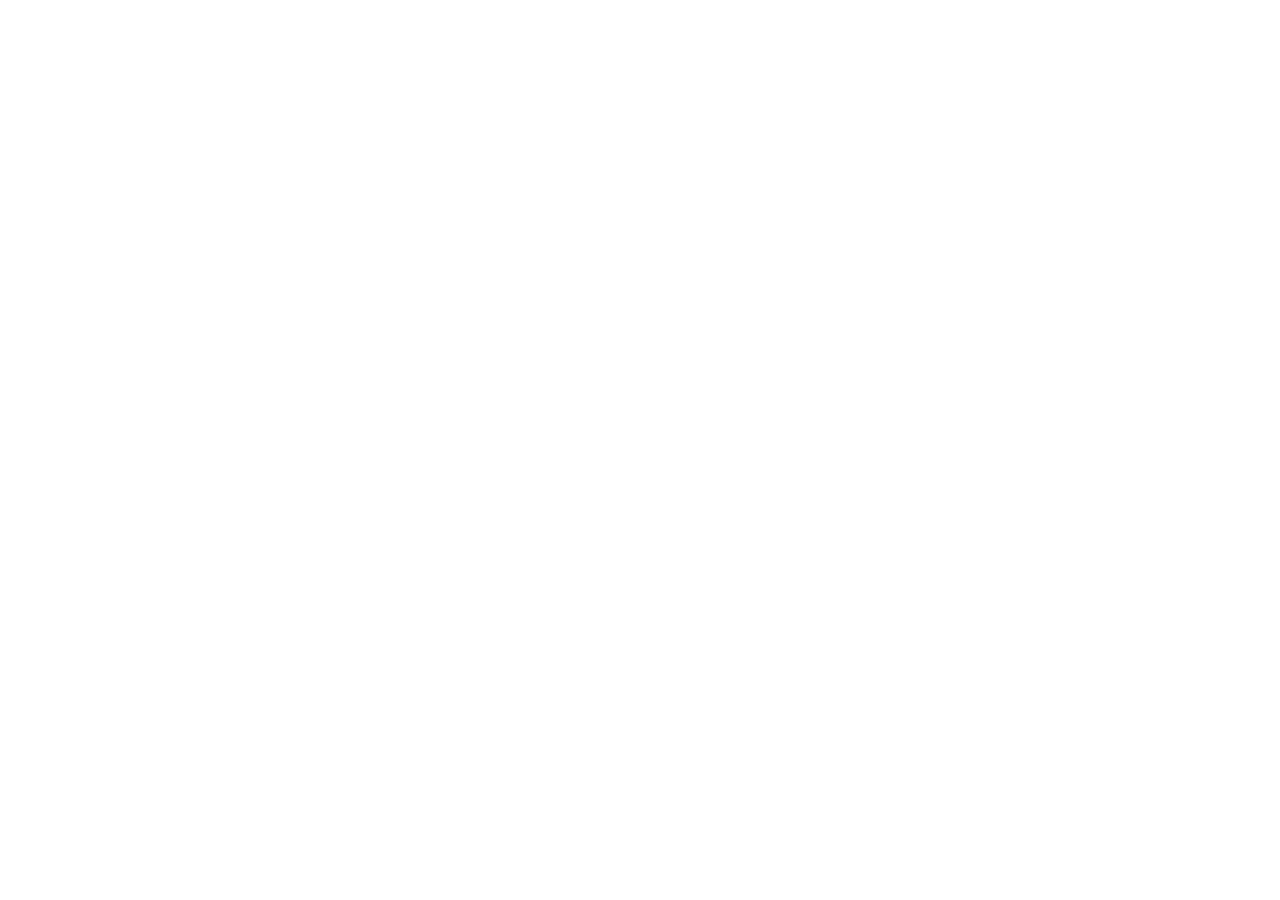
==== index.html @ 66c9b7d4 "Init : création du dépôt, arborescence des fichiers et structure HTML DE BASE" ====
<!DOCTYPE html>
<html lang="fr">
<head>
 <meta charset="UTF-8">
 <meta name="viewport" content="width=device-width, initial-scale=1.0">
 <title>AfriTalent — Accueil</title>
 <!-- Bootstrap 5 via CDN : feuille de style -->
 <link
href="https://cdn.jsdelivr.net/npm/bootstrap@5.3.0/dist/css/bootstrap.min.css"
rel="stylesheet">
 <!-- Votre feuille de style personnelle -->
 <link rel="stylesheet" href="css/style.css">
</head>
<body>
 <!-- Le contenu de la page sera ajoute ici -->
 <!-- Bootstrap 5 via CDN : script JavaScript -->
 <script
src="https://cdn.jsdelivr.net/npm/bootstrap@5.3.0/dist/js/bootstrap.bundle.min.js"
></script>
 <!-- Votre script JavaScript -->
 <script src="js/main.js"></script>
 </body>
</html>
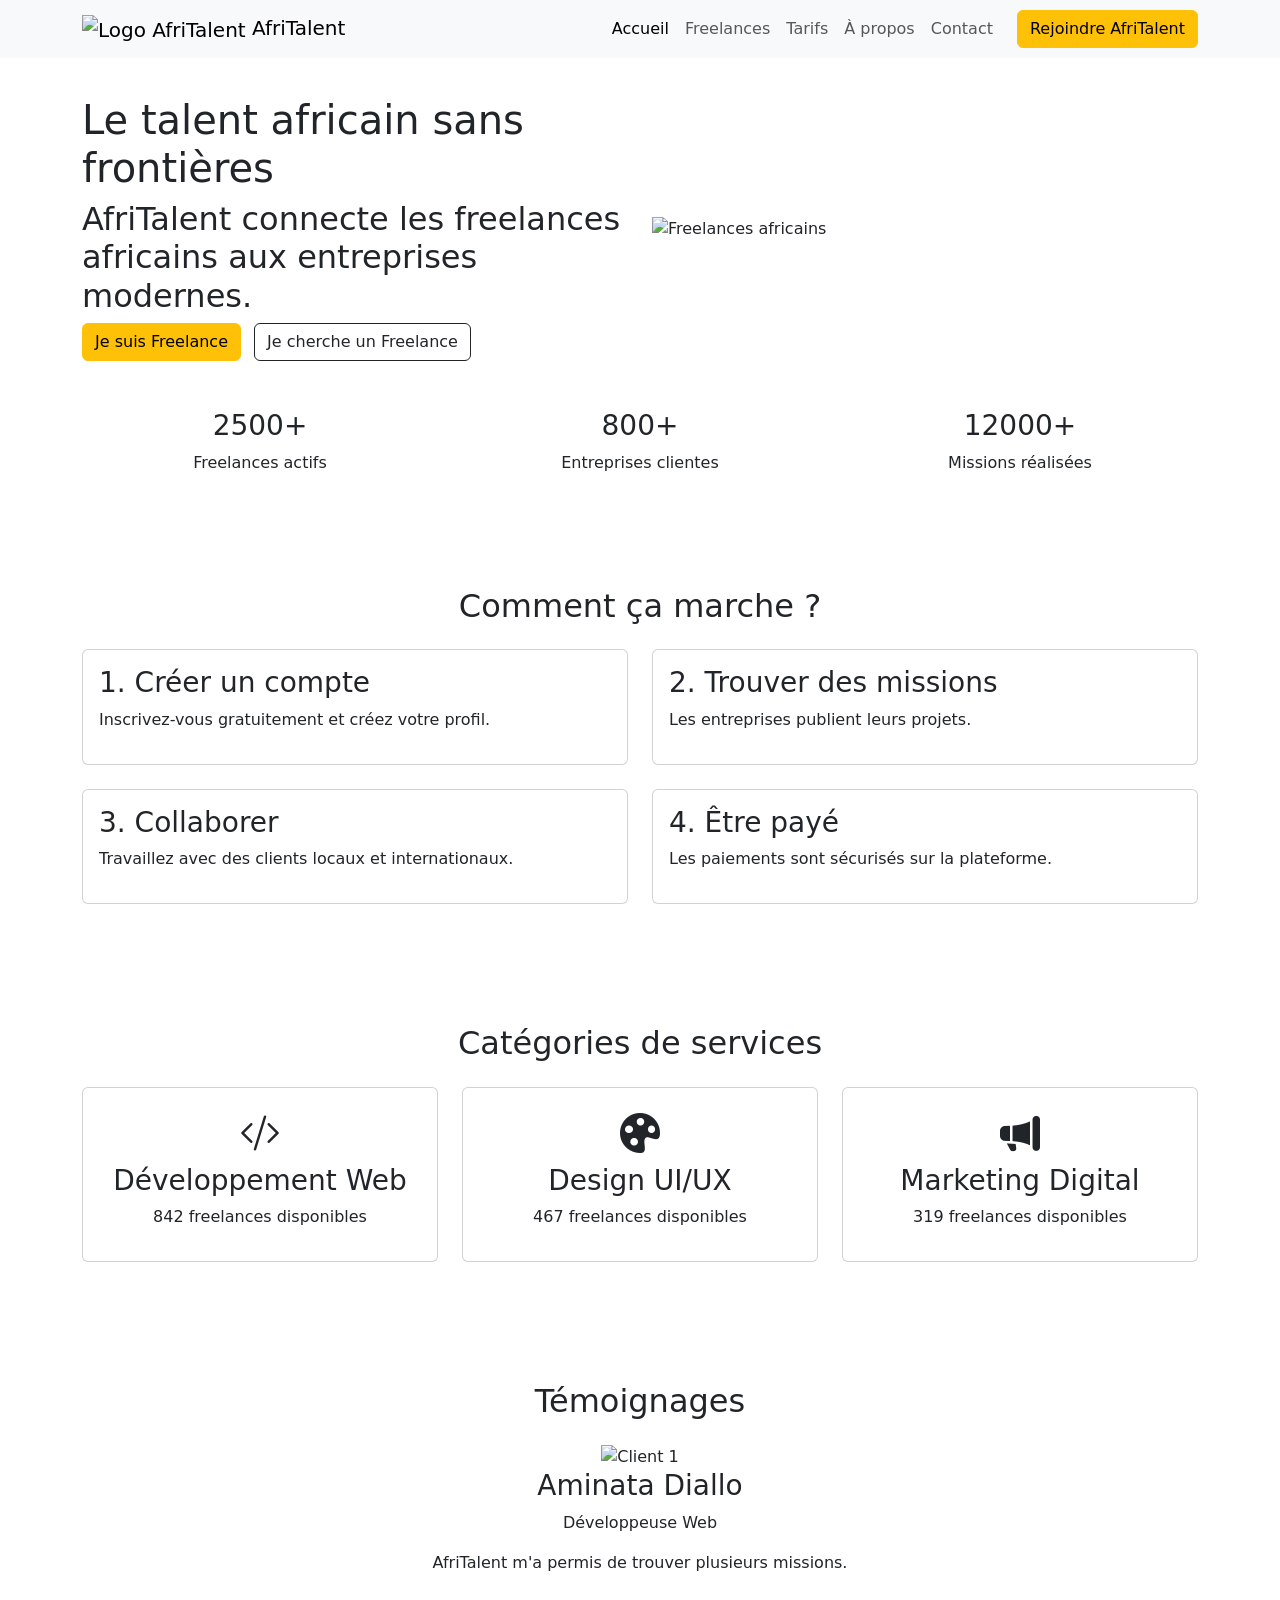
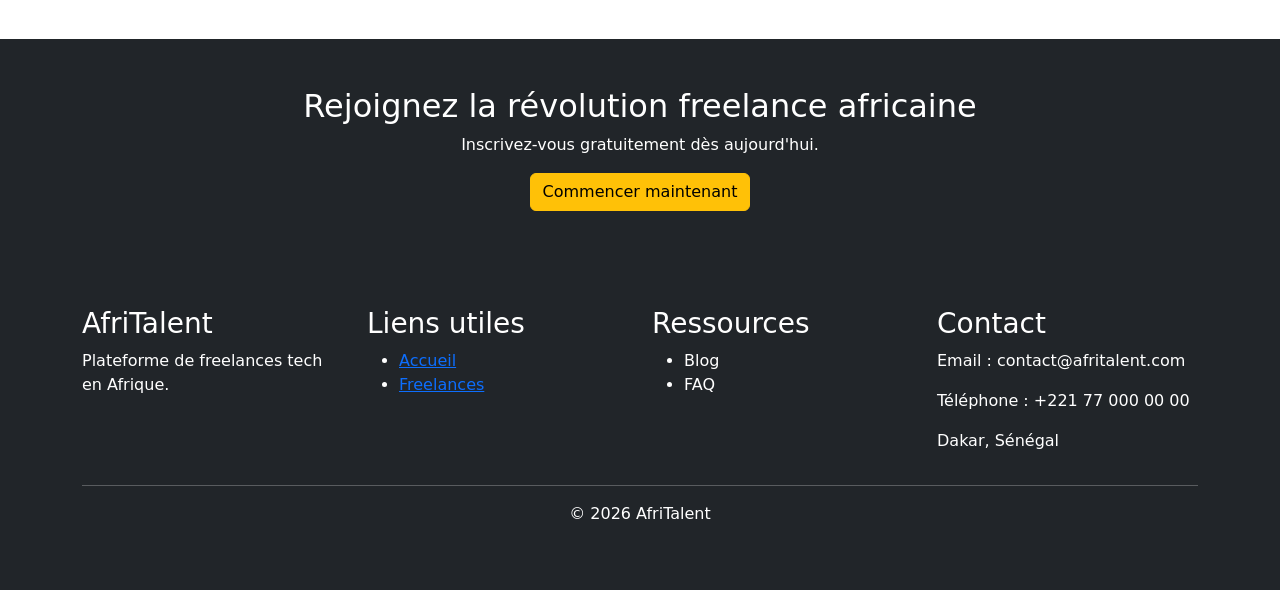
==== commit 2e46856f: "J'ai fini le commit 2" ====
--- a/index.html
+++ b/index.html
@@ -1,23 +1,330 @@
-<!DOCTYPE html>
+<!doctype html>
 <html lang="fr">
-<head>
- <meta charset="UTF-8">
- <meta name="viewport" content="width=device-width, initial-scale=1.0">
- <title>AfriTalent — Accueil</title>
- <!-- Bootstrap 5 via CDN : feuille de style -->
- <link
-href="https://cdn.jsdelivr.net/npm/bootstrap@5.3.0/dist/css/bootstrap.min.css"
-rel="stylesheet">
- <!-- Votre feuille de style personnelle -->
- <link rel="stylesheet" href="css/style.css">
-</head>
-<body>
- <!-- Le contenu de la page sera ajoute ici -->
- <!-- Bootstrap 5 via CDN : script JavaScript -->
- <script
-src="https://cdn.jsdelivr.net/npm/bootstrap@5.3.0/dist/js/bootstrap.bundle.min.js"
-></script>
- <!-- Votre script JavaScript -->
- <script src="js/main.js"></script>
- </body>
-</html>+  <head>
+    <meta charset="UTF-8" />
+    <meta name="viewport" content="width=device-width, initial-scale=1.0" />
+
+    <title>AfriTalent - Accueil</title>
+
+    <!-- Bootstrap -->
+    <link
+      href="https://cdn.jsdelivr.net/npm/bootstrap@5.3.3/dist/css/bootstrap.min.css"
+      rel="stylesheet"
+    />
+
+    <!-- Bootstrap Icons -->
+    <link
+      href="https://cdn.jsdelivr.net/npm/bootstrap-icons@1.11.3/font/bootstrap-icons.min.css"
+      rel="stylesheet"
+    />
+
+    <!-- CSS -->
+    <link rel="stylesheet" href="css/style.css" />
+  </head>
+
+  <body>
+    <!-- ================= NAVBAR ================= -->
+    <header>
+      <nav class="navbar navbar-expand-lg navbar-light bg-light fixed-top">
+        <div class="container">
+          <!-- Logo -->
+          <a class="navbar-brand" href="index.html">
+            <img src="../téléchargement logo.png" alt="Logo AfriTalent" width="40" />
+            AfriTalent
+          </a>
+
+          <!-- Bouton mobile -->
+          <button
+            class="navbar-toggler"
+            type="button"
+            data-bs-toggle="collapse"
+            data-bs-target="#menu"
+          >
+            <span class="navbar-toggler-icon"></span>
+          </button>
+
+          <!-- Menu -->
+          <div class="collapse navbar-collapse" id="menu">
+            <ul class="navbar-nav ms-auto">
+              <li class="nav-item">
+                <a class="nav-link active" href="index.html">Accueil</a>
+              </li>
+
+              <li class="nav-item">
+                <a class="nav-link" href="freelances.html">Freelances</a>
+              </li>
+
+              <li class="nav-item">
+                <a class="nav-link" href="tarifs.html">Tarifs</a>
+              </li>
+
+              <li class="nav-item">
+                <a class="nav-link" href="about.html">À propos</a>
+              </li>
+
+              <li class="nav-item">
+                <a class="nav-link" href="contact.html">Contact</a>
+              </li>
+            </ul>
+
+            <!-- Bouton -->
+            <a href="contact.html" class="btn btn-warning ms-3">
+              Rejoindre AfriTalent
+            </a>
+          </div>
+        </div>
+      </nav>
+    </header>
+
+    <!-- ================= MAIN ================= -->
+    <main>
+      <!-- ================= HERO ================= -->
+      <section class="py-5 mt-5">
+        <div class="container">
+          <div class="row align-items-center">
+            <!-- Texte -->
+            <div class="col-lg-6">
+              <h1>Le talent africain sans frontières</h1>
+
+              <h2>
+                AfriTalent connecte les freelances africains aux entreprises
+                modernes.
+              </h2>
+
+              <a href="freelances.html" class="btn btn-warning me-2">
+                Je suis Freelance
+              </a>
+
+              <a href="freelances.html" class="btn btn-outline-dark">
+                Je cherche un Freelance
+              </a>
+            </div>
+
+            <!-- Image -->
+            <div class="col-lg-6">
+              <img
+                src="../rawpixel-action-2277292.jpg"
+                alt="Freelances africains"
+                class="img-fluid"
+              />
+            </div>
+          </div>
+
+          <!-- Statistiques -->
+          <div class="row text-center mt-5">
+            <div class="col-md-4">
+              <h3>2500+</h3>
+              <p>Freelances actifs</p>
+            </div>
+
+            <div class="col-md-4">
+              <h3>800+</h3>
+              <p>Entreprises clientes</p>
+            </div>
+
+            <div class="col-md-4">
+              <h3>12000+</h3>
+              <p>Missions réalisées</p>
+            </div>
+          </div>
+        </div>
+      </section>
+
+      <!-- ================= COMMENT ÇA MARCHE ================= -->
+      <section class="py-5">
+        <div class="container">
+          <h2 class="text-center mb-4">Comment ça marche ?</h2>
+
+          <div class="row">
+            <div class="col-md-6 mb-4">
+              <article class="card p-3">
+                <h3>1. Créer un compte</h3>
+
+                <p>Inscrivez-vous gratuitement et créez votre profil.</p>
+              </article>
+            </div>
+
+            <div class="col-md-6 mb-4">
+              <article class="card p-3">
+                <h3>2. Trouver des missions</h3>
+
+                <p>Les entreprises publient leurs projets.</p>
+              </article>
+            </div>
+
+            <div class="col-md-6 mb-4">
+              <article class="card p-3">
+                <h3>3. Collaborer</h3>
+
+                <p>Travaillez avec des clients locaux et internationaux.</p>
+              </article>
+            </div>
+
+            <div class="col-md-6 mb-4">
+              <article class="card p-3">
+                <h3>4. Être payé</h3>
+
+                <p>Les paiements sont sécurisés sur la plateforme.</p>
+              </article>
+            </div>
+          </div>
+        </div>
+      </section>
+
+      <!-- ================= CATÉGORIES ================= -->
+      <section class="py-5">
+        <div class="container">
+          <h2 class="text-center mb-4">Catégories de services</h2>
+
+          <div class="row">
+            <div class="col-md-4 mb-4">
+              <article class="card p-3 text-center">
+                <i class="bi bi-code-slash fs-1"></i>
+
+                <h3>Développement Web</h3>
+
+                <p>842 freelances disponibles</p>
+              </article>
+            </div>
+
+            <div class="col-md-4 mb-4">
+              <article class="card p-3 text-center">
+                <i class="bi bi-palette-fill fs-1"></i>
+
+                <h3>Design UI/UX</h3>
+
+                <p>467 freelances disponibles</p>
+              </article>
+            </div>
+
+            <div class="col-md-4 mb-4">
+              <article class="card p-3 text-center">
+                <i class="bi bi-megaphone-fill fs-1"></i>
+
+                <h3>Marketing Digital</h3>
+
+                <p>319 freelances disponibles</p>
+              </article>
+            </div>
+          </div>
+        </div>
+      </section>
+
+      <!-- ================= TÉMOIGNAGES ================= -->
+      <section class="py-5">
+        <div class="container">
+          <h2 class="text-center mb-4">Témoignages</h2>
+
+          <div
+            id="carouselExample"
+            class="carousel slide"
+            data-bs-ride="carousel"
+          >
+            <div class="carousel-inner">
+              <!-- Témoignage 1 -->
+              <div class="carousel-item active text-center">
+                <img src="../fatou.jpg" alt="Client 1" width="120" />
+
+                <h3>Aminata Diallo</h3>
+
+                <p>Développeuse Web</p>
+
+                <p>AfriTalent m'a permis de trouver plusieurs missions.</p>
+              </div>
+
+              <!-- Témoignage 2 -->
+              <div class="carousel-item text-center">
+                <img src="../moussa.jpg" alt="Client 2" width="120" />
+
+                <h3>Kwame Asante</h3>
+
+                <p>CEO Startup</p>
+
+                <p>Une excellente plateforme pour recruter rapidement.</p>
+              </div>
+
+              <!-- Témoignage 3 -->
+              <div class="carousel-item text-center">
+                <img src="../may.jpg" alt="Client 3" width="120" />
+
+                <h3>Fatou Koné</h3>
+
+                <p>Designer UI/UX</p>
+
+                <p>Les clients sont sérieux et les paiements sécurisés.</p>
+              </div>
+            </div>
+          </div>
+        </div>
+      </section>
+
+      <!-- ================= CTA ================= -->
+      <section class="py-5 bg-dark text-white text-center">
+        <div class="container">
+          <h2>Rejoignez la révolution freelance africaine</h2>
+
+          <p>Inscrivez-vous gratuitement dès aujourd'hui.</p>
+
+          <a href="contact.html" class="btn btn-warning">
+            Commencer maintenant
+          </a>
+        </div>
+      </section>
+    </main>
+
+    <!-- ================= FOOTER ================= -->
+    <footer class="bg-dark text-white py-5">
+      <div class="container">
+        <div class="row">
+          <!-- Colonne 1 -->
+          <div class="col-md-3">
+            <h3>AfriTalent</h3>
+
+            <p>Plateforme de freelances tech en Afrique.</p>
+          </div>
+
+          <!-- Colonne 2 -->
+          <div class="col-md-3">
+            <h3>Liens utiles</h3>
+
+            <ul>
+              <li><a href="index.html">Accueil</a></li>
+              <li><a href="freelances.html">Freelances</a></li>
+            </ul>
+          </div>
+
+          <!-- Colonne 3 -->
+          <div class="col-md-3">
+            <h3>Ressources</h3>
+
+            <ul>
+              <li>Blog</li>
+              <li>FAQ</li>
+            </ul>
+          </div>
+
+          <!-- Colonne 4 -->
+          <div class="col-md-3">
+            <h3>Contact</h3>
+
+            <p>Email : contact@afritalent.com</p>
+
+            <p>Téléphone : +221 77 000 00 00</p>
+
+            <p>Dakar, Sénégal</p>
+          </div>
+        </div>
+
+        <hr />
+
+        <p class="text-center">&copy; 2026 AfriTalent</p>
+      </div>
+    </footer>
+
+    <!-- Bootstrap JS -->
+    <script src="https://cdn.jsdelivr.net/npm/bootstrap@5.3.3/dist/js/bootstrap.bundle.min.js"></script>
+
+    <!-- JS -->
+    <script src="js/main.js"></script>
+  </body>
+</html>
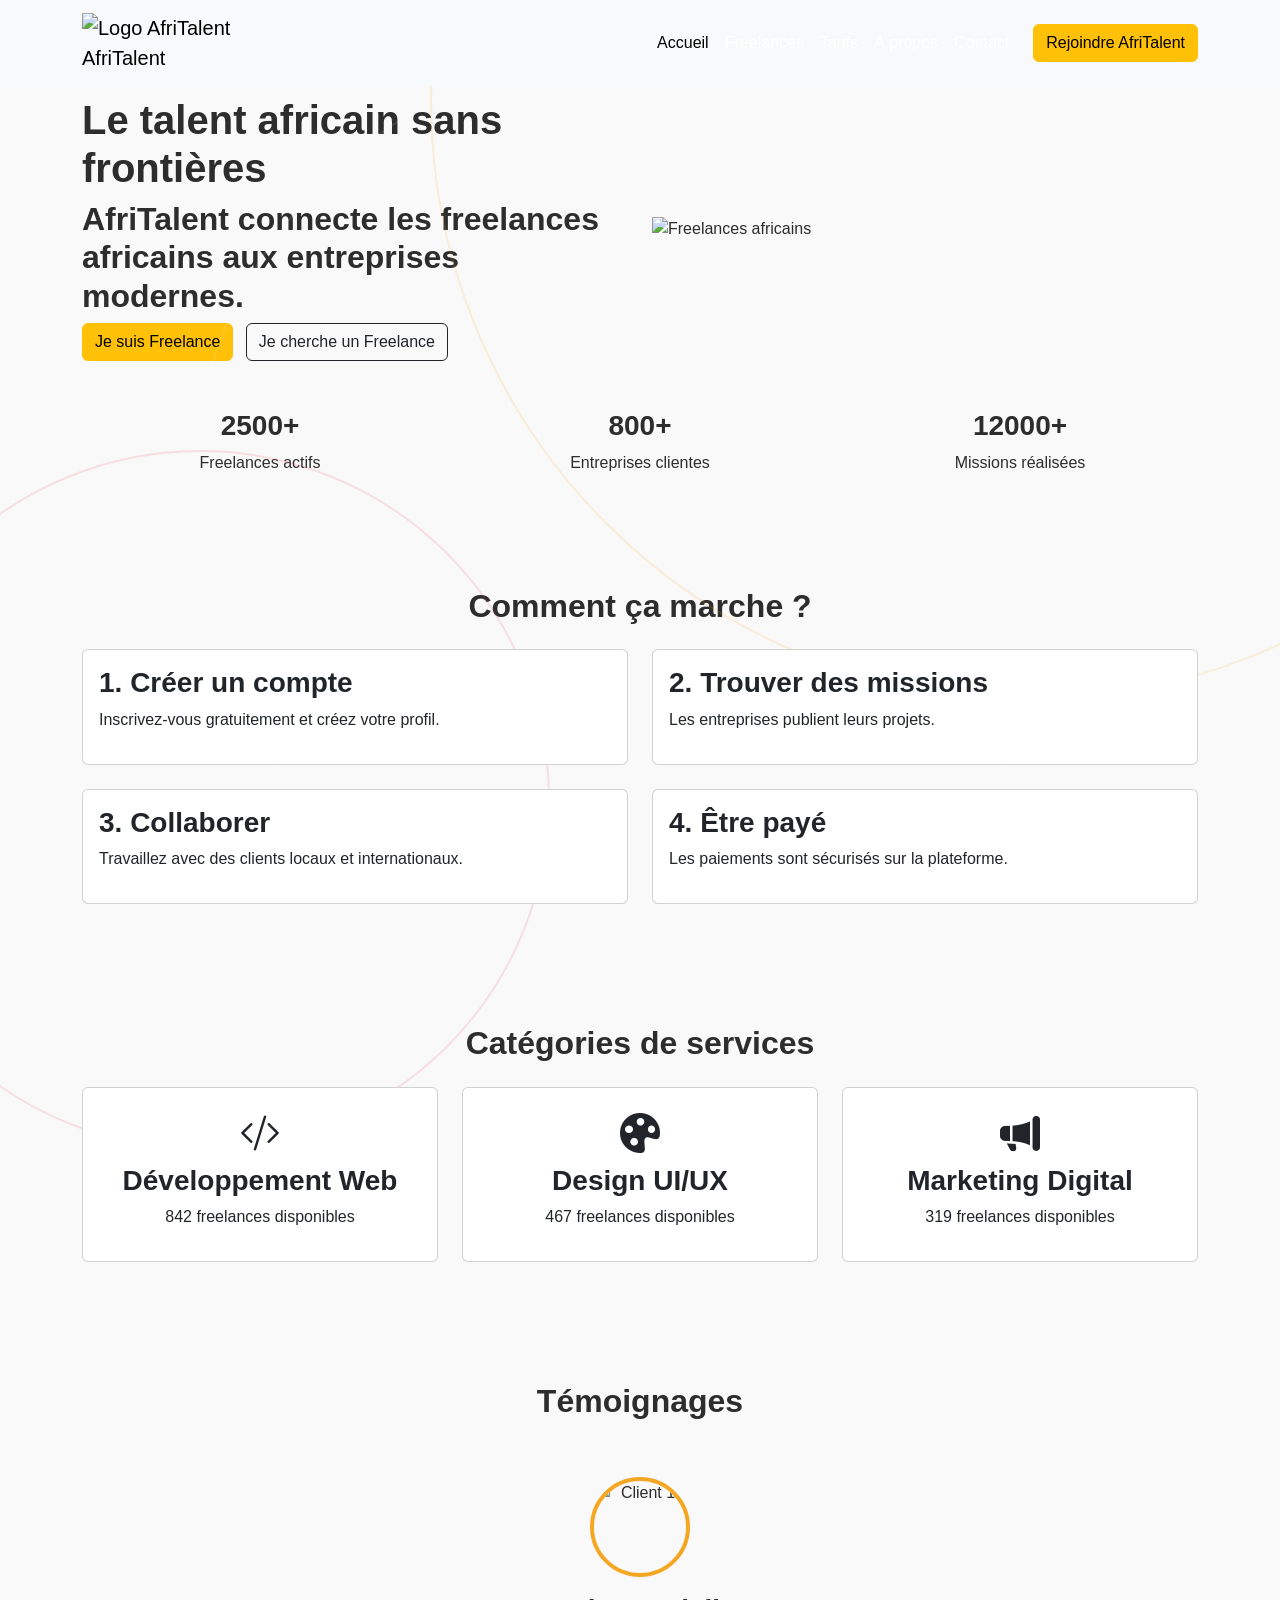
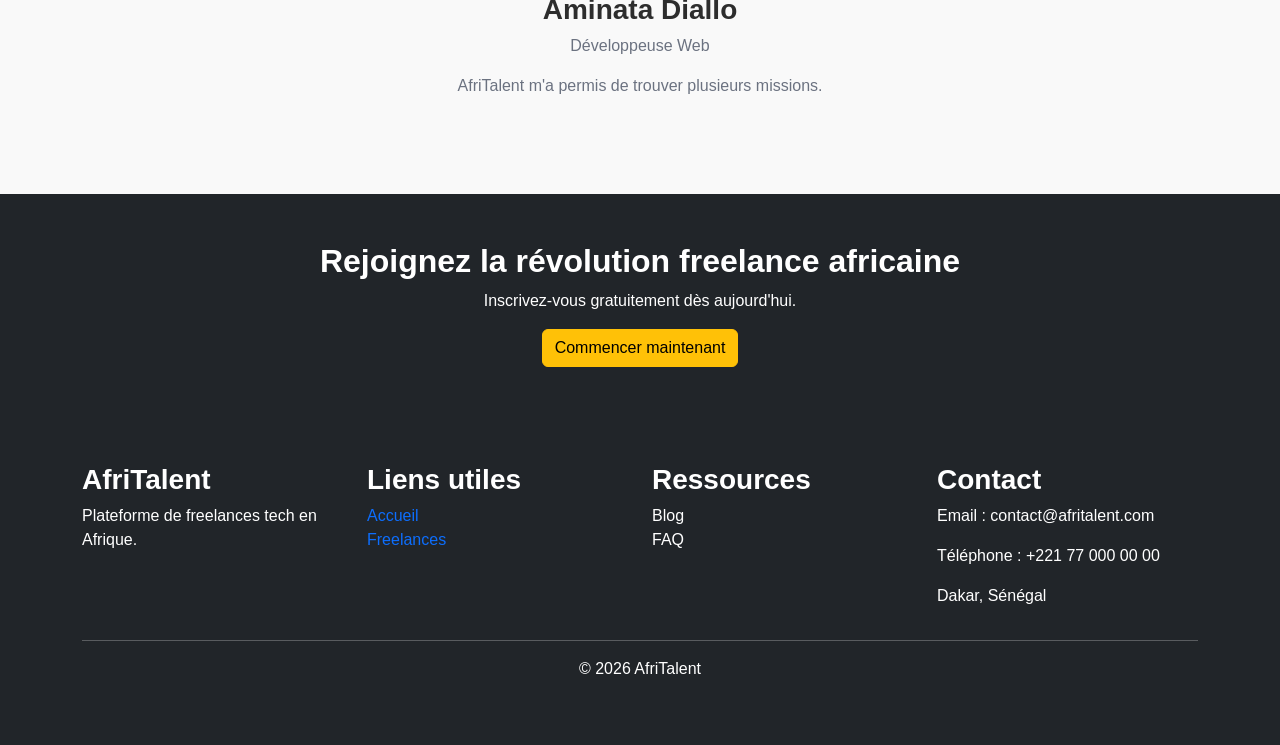
==== commit 9edafe69: "style css" ====
--- a/index.html
+++ b/index.html
@@ -29,7 +29,11 @@
         <div class="container">
           <!-- Logo -->
           <a class="navbar-brand" href="index.html">
-            <img src="../téléchargement logo.png" alt="Logo AfriTalent" width="40" />
+            <img
+              src="../téléchargement logo.png"
+              alt="Logo AfriTalent"
+              width="40"
+            />
             AfriTalent
           </a>
 
@@ -101,6 +105,11 @@
             </div>
 
             <!-- Image -->
+            <div class="hero-lines">
+              <span></span>
+              <span></span>
+              <span></span>
+            </div>
             <div class="col-lg-6">
               <img
                 src="../rawpixel-action-2277292.jpg"
--- a/css/style.css
+++ b/css/style.css
@@ -0,0 +1,746 @@
+
+/* =========================================================
+   AFRITALENT — STYLE GLOBAL SIMPLIFIÉ
+========================================================= */
+
+/* ================= VARIABLES ================= */
+
+:root {
+  --primary: #f5a623;
+  --secondary: #1a1a2e;
+  --accent: #e94560;
+
+  --text: #2d2d2d;
+  --text-light: #6b7280;
+
+  --bg: #f9f9f9;
+  --white: #fff;
+  --border: #e5e7eb;
+
+  --title-font: "Syne", sans-serif;
+  --body-font: "Inter", sans-serif;
+
+  --radius: 16px;
+
+  --shadow: 0 4px 20px rgba(0, 0, 0, 0.1);
+
+  --transition: 0.3s ease;
+}
+
+/* ================= DARK MODE ================= */
+
+body.dark-mode {
+  --bg: #0f0f1a;
+  --white: #1a1a2e;
+  --text: #f1f1f1;
+  --text-light: #a0aec0;
+  --border: #2d2d4e;
+}
+
+/* ================= RESET ================= */
+
+* {
+  margin: 0;
+  padding: 0;
+  box-sizing: border-box;
+}
+
+html {
+  scroll-behavior: smooth;
+}
+
+body {
+  font-family: var(--body-font);
+  background: var(--bg);
+  color: var(--text);
+  overflow-x: hidden;
+}
+
+img {
+  width: 100%;
+  display: block;
+}
+
+a {
+  text-decoration: none;
+  transition: var(--transition);
+}
+
+ul {
+  list-style: none;
+  padding: 0;
+}
+
+/* ================= TITRES ================= */
+
+h1,
+h2,
+h3,
+h4 {
+  font-family: var(--title-font);
+  font-weight: 700;
+}
+
+.section-title {
+  font-size: 2.5rem;
+  margin-bottom: 1rem;
+}
+
+.section-subtitle {
+  color: var(--text-light);
+  margin-bottom: 3rem;
+}
+
+/* ================= NAVBAR ================= */
+
+#mainNavbar {
+  background: transparent;
+  transition: var(--transition);
+  padding: 1rem 0;
+}
+
+#mainNavbar.navbar-scrolled {
+  background: var(--secondary);
+  box-shadow: var(--shadow);
+}
+
+.brand-name {
+  color: var(--white);
+  font-family: var(--title-font);
+  font-weight: 800;
+  margin-left: 0.5rem;
+}
+
+.nav-link {
+  color: var(--white);
+  font-weight: 500;
+}
+
+.nav-link:hover,
+.nav-link.active {
+  color: var(--primary);
+}
+
+.btn-cta-nav {
+  background: var(--primary);
+  color: var(--secondary);
+  padding: 0.7rem 1.2rem;
+  border-radius: 10px;
+  font-weight: 700;
+}
+
+.btn-cta-nav:hover {
+  background: #e29a1d;
+}
+
+.btn-icon {
+  border: 1px solid rgba(255, 255, 255, 0.3);
+  color: var(--white);
+}
+
+/* MENU MOBILE */
+
+@media (max-width: 991px) {
+  .navbar-collapse {
+    background: var(--secondary);
+    padding: 1rem;
+    border-radius: 16px;
+    margin-top: 1rem;
+  }
+}
+
+/* ================= HERO ================= */
+
+.hero-section {
+  min-height: 100vh;
+  position: relative;
+  display: flex;
+  align-items: center;
+}
+
+.hero-bg,
+.hero-overlay {
+  position: absolute;
+  inset: 0;
+}
+
+.hero-bg img {
+  height: 100%;
+  object-fit: cover;
+}
+
+.hero-overlay {
+  background: rgba(0, 0, 0, 0.6);
+}
+
+.hero-content {
+  position: relative;
+  z-index: 2;
+  color: var(--white);
+}
+
+.hero-title {
+  font-size: 4rem;
+  font-weight: 800;
+  color: var(--white);
+}
+
+.hero-title span {
+  color: var(--primary);
+}
+
+.hero-subtitle {
+  max-width: 600px;
+  margin: 1rem 0 2rem;
+  color: rgba(255, 255, 255, 0.8);
+}
+
+.hero-cta-group {
+  display: flex;
+  gap: 1rem;
+  flex-wrap: wrap;
+}
+
+/* ================= BOUTONS ================= */
+
+.btn-primary-custom,
+.btn-secondary-custom,
+.btn-cta-main,
+.btn-submit {
+  padding: 0.9rem 1.5rem;
+  border-radius: 10px;
+  font-weight: 700;
+  transition: var(--transition);
+}
+
+.btn-primary-custom,
+.btn-cta-main,
+.btn-submit {
+  background: var(--primary);
+  color: var(--secondary);
+}
+
+.btn-secondary-custom {
+  border: 2px solid var(--white);
+  color: var(--white);
+}
+
+.btn-primary-custom:hover,
+.btn-secondary-custom:hover,
+.btn-cta-main:hover,
+.btn-submit:hover {
+  transform: translateY(-3px);
+}
+
+/* ================= SECTIONS ================= */
+
+section {
+  padding: 100px 0;
+}
+
+/* ================= CARDS ================= */
+
+.category-card,
+.team-card,
+.valeur-card,
+.freelance-card,
+.pricing-card,
+.testimonial-card {
+  background: var(--white);
+  border: 1px solid var(--border);
+  border-radius: var(--radius);
+  transition: var(--transition);
+  box-shadow: var(--shadow);
+}
+
+.category-card:hover,
+.team-card:hover,
+.valeur-card:hover,
+.freelance-card:hover,
+.pricing-card:hover {
+  transform: translateY(-5px);
+}
+
+/* ================= CATEGORIES ================= */
+
+#categories {
+  background: var(--secondary);
+}
+
+#categories .section-title,
+#categories .section-subtitle {
+  color: var(--white);
+}
+
+.category-card {
+  text-align: center;
+  padding: 2rem;
+}
+
+.category-icon {
+  font-size: 2.5rem;
+  color: var(--primary);
+  margin-bottom: 1rem;
+}
+
+/* ================= TÉMOIGNAGES ================= */
+
+#temoignages {
+  background: var(--bg);
+}
+
+.carousel-item {
+  text-align: center;
+  padding: 2rem;
+}
+
+.carousel-item img {
+  width: 100px;
+  height: 100px;
+  border-radius: 50%;
+  object-fit: cover;
+  margin: auto;
+  border: 4px solid var(--primary);
+}
+
+.carousel-item h3 {
+  margin-top: 1rem;
+}
+
+.carousel-item p {
+  color: var(--text-light);
+}
+
+/* ================= ABOUT ================= */
+
+.section-equipe {
+  background: var(--secondary);
+}
+
+.section-equipe .section-title,
+.section-equipe .section-subtitle {
+  color: var(--white);
+}
+
+.team-card {
+  overflow: hidden;
+  text-align: center;
+}
+
+.team-photo {
+  height: 250px;
+  object-fit: cover;
+}
+
+.team-card .card-body {
+  padding: 1.5rem;
+}
+
+.team-role {
+  color: var(--primary);
+}
+
+.team-social {
+  display: flex;
+  justify-content: center;
+  gap: 0.5rem;
+}
+
+.team-social a {
+  width: 35px;
+  height: 35px;
+  background: rgba(255, 255, 255, 0.1);
+  color: var(--white);
+  border-radius: 50%;
+  display: flex;
+  align-items: center;
+  justify-content: center;
+}
+
+.team-social a:hover {
+  background: var(--primary);
+  color: var(--secondary);
+}
+
+/* ================= BENTO GRID ================= */
+
+.bento-grid-how,
+.bento-grid-chiffres {
+  display: grid;
+  grid-template-columns: repeat(auto-fit, minmax(250px, 1fr));
+  gap: 1.5rem;
+}
+
+.bento-card,
+.bento-stat {
+  background: var(--white);
+  padding: 2rem;
+  border-radius: var(--radius);
+  box-shadow: var(--shadow);
+}
+
+.bento-stat {
+  text-align: center;
+}
+
+.stat-number {
+  font-size: 3rem;
+  font-weight: 800;
+  color: var(--primary);
+}
+
+/* ================= FORMULAIRE ================= */
+
+.form-control,
+.form-select {
+  border-radius: 10px;
+  padding: 0.8rem 1rem;
+  border: 1px solid var(--border);
+}
+
+.form-control:focus,
+.form-select:focus {
+  border-color: var(--primary);
+  box-shadow: none;
+}
+
+/* ================= FOOTER ================= */
+
+.site-footer {
+  background: var(--secondary);
+  color: var(--white);
+  padding: 80px 0 20px;
+}
+
+.footer-brand,
+.footer-col-title {
+  color: var(--white);
+}
+
+.footer-links a,
+.footer-contact a,
+.footer-desc {
+  color: rgba(255, 255, 255, 0.7);
+}
+
+.footer-links a:hover,
+.footer-contact a:hover {
+  color: var(--primary);
+}
+
+.footer-social {
+  display: flex;
+  gap: 0.7rem;
+}
+
+.footer-social a {
+  width: 38px;
+  height: 38px;
+  border-radius: 50%;
+  background: rgba(255, 255, 255, 0.1);
+  color: var(--white);
+  display: flex;
+  align-items: center;
+  justify-content: center;
+}
+
+.footer-social a:hover {
+  background: var(--primary);
+  color: var(--secondary);
+}
+
+.footer-bottom {
+  border-top: 1px solid rgba(255, 255, 255, 0.1);
+  margin-top: 2rem;
+  padding-top: 1rem;
+  text-align: center;
+}
+
+/* ================= BACK TO TOP ================= */
+
+#backToTop {
+  position: fixed;
+  right: 20px;
+  bottom: 20px;
+  width: 45px;
+  height: 45px;
+  border: none;
+  border-radius: 50%;
+  background: var(--primary);
+  color: var(--secondary);
+  display: flex;
+  align-items: center;
+  justify-content: center;
+  opacity: 0;
+  visibility: hidden;
+  transition: var(--transition);
+}
+
+#backToTop.visible {
+  opacity: 1;
+  visibility: visible;
+}
+
+/* ================= RESPONSIVE ================= */
+
+@media (max-width: 768px) {
+  .hero-title {
+    font-size: 2.5rem;
+  }
+
+  .section-title {
+    font-size: 2rem;
+  }
+
+  section {
+    padding: 70px 0;
+  }
+}
+
+
+/* =========================================================
+   LIGNES GÉOMÉTRIQUES MODERNES — AFRITALENT
+   À AJOUTER TOUT EN BAS DU CSS
+========================================================= */
+
+/* IMPORTANT */
+
+body{
+  overflow-x: hidden;
+}
+
+/* =========================================================
+   HERO SECTION
+========================================================= */
+
+.hero-section{
+  position: relative;
+  overflow: hidden;
+}
+/* ==========================================================
+   MOTIFS GEOMETRIQUES HERO
+========================================================== */
+
+.hero-section{
+    position: relative;
+    overflow: hidden;
+}
+
+/* Grand cercle orange */
+
+.hero-section::before{
+    content: "";
+    position: absolute;
+    width: 900px;
+    height: 900px;
+    border: 3px solid rgba(245,166,35,0.25);
+    border-radius: 50%;
+    top: -350px;
+    right: -250px;
+    z-index: 0;
+}
+
+/* Grand cercle rouge */
+
+.hero-section::after{
+    content: "";
+    position: absolute;
+    width: 700px;
+    height: 700px;
+    border: 2px solid rgba(233,69,96,0.20);
+    border-radius: 50%;
+    bottom: -300px;
+    left: -200px;
+    z-index: 0;
+}
+
+/* Conteneur des lignes */
+
+.hero-lines{
+    position: absolute;
+    inset: 0;
+    z-index: 0;
+    pointer-events: none;
+}
+
+/* Ligne 1 */
+
+.hero-lines span:nth-child(1){
+    position: absolute;
+    width: 1200px;
+    height: 1200px;
+    border: 2px solid rgba(245,166,35,0.15);
+    border-radius: 50%;
+    top: -500px;
+    right: -350px;
+}
+
+/* Ligne 2 */
+
+.hero-lines span:nth-child(2){
+    position: absolute;
+    width: 900px;
+    height: 900px;
+    border: 2px solid rgba(255,255,255,0.10);
+    border-radius: 50%;
+    top: 50px;
+    left: 50%;
+    transform: translateX(-50%);
+}
+
+/* Ligne 3 */
+
+.hero-lines span:nth-child(3){
+    position: absolute;
+    width: 700px;
+    height: 700px;
+    border: 2px solid rgba(233,69,96,0.15);
+    border-radius: 50%;
+    bottom: -250px;
+    left: -150px;
+}
+
+/* Le contenu reste devant */
+
+.hero-content{
+    position: relative;
+    z-index: 2;
+}
+
+/* Ligne orange */
+
+.hero-section::before{
+  content: "";
+
+  position: absolute;
+
+  top: -50px;
+  right: -120px;
+
+  width: 700px;
+  height: 700px;
+
+  border: 3px solid rgba(245,166,35,0.9);
+
+  border-radius: 50%;
+
+  z-index: 1;
+}
+
+/* Ligne bleue */
+
+.hero-section::after{
+  content: "";
+
+  position: absolute;
+
+  bottom: -250px;
+  left: -200px;
+
+  width: 800px;
+  height: 800px;
+
+  border: 3px solid rgba(0,102,255,0.8);
+
+  border-radius: 50%;
+
+  z-index: 1;
+}
+
+/* =========================================================
+   PETITS POINTS SUR LES LIGNES
+========================================================= */
+
+.hero-content{
+  position: relative;
+  z-index: 5;
+}
+
+/* Point orange */
+
+.hero-content::before{
+  content: "";
+
+  position: absolute;
+
+  top: 100px;
+  right: 180px;
+
+  width: 18px;
+  height: 18px;
+
+  background: #F5A623;
+
+  border-radius: 50%;
+
+  box-shadow: 0 0 20px rgba(245,166,35,.6);
+}
+
+/* Point rose */
+
+.hero-content::after{
+  content: "";
+
+  position: absolute;
+
+  bottom: 120px;
+  right: 40px;
+
+  width: 18px;
+  height: 18px;
+
+  background: #E94560;
+
+  border-radius: 50%;
+
+  box-shadow: 0 0 20px rgba(233,69,96,.6);
+}
+
+/* =========================================================
+   LIGNES DANS LES AUTRES SECTIONS
+========================================================= */
+
+#comment-ca-marche,
+#temoignages,
+#categories{
+  position: relative;
+  overflow: hidden;
+}
+
+/* Ligne légère section */
+
+#comment-ca-marche::before,
+#temoignages::before,
+#categories::before{
+  content: "";
+
+  position: absolute;
+
+  top: 50px;
+  left: -200px;
+
+  width: 500px;
+  height: 500px;
+
+  border: 2px solid rgba(245,166,35,0.15);
+
+  border-radius: 50%;
+}
+
+/* =========================================================
+   RESPONSIVE
+========================================================= */
+
+@media(max-width:768px){
+
+  .hero-section::before{
+    width: 400px;
+    height: 400px;
+  }
+
+  .hero-section::after{
+    width: 450px;
+    height: 450px;
+  }
+
+}
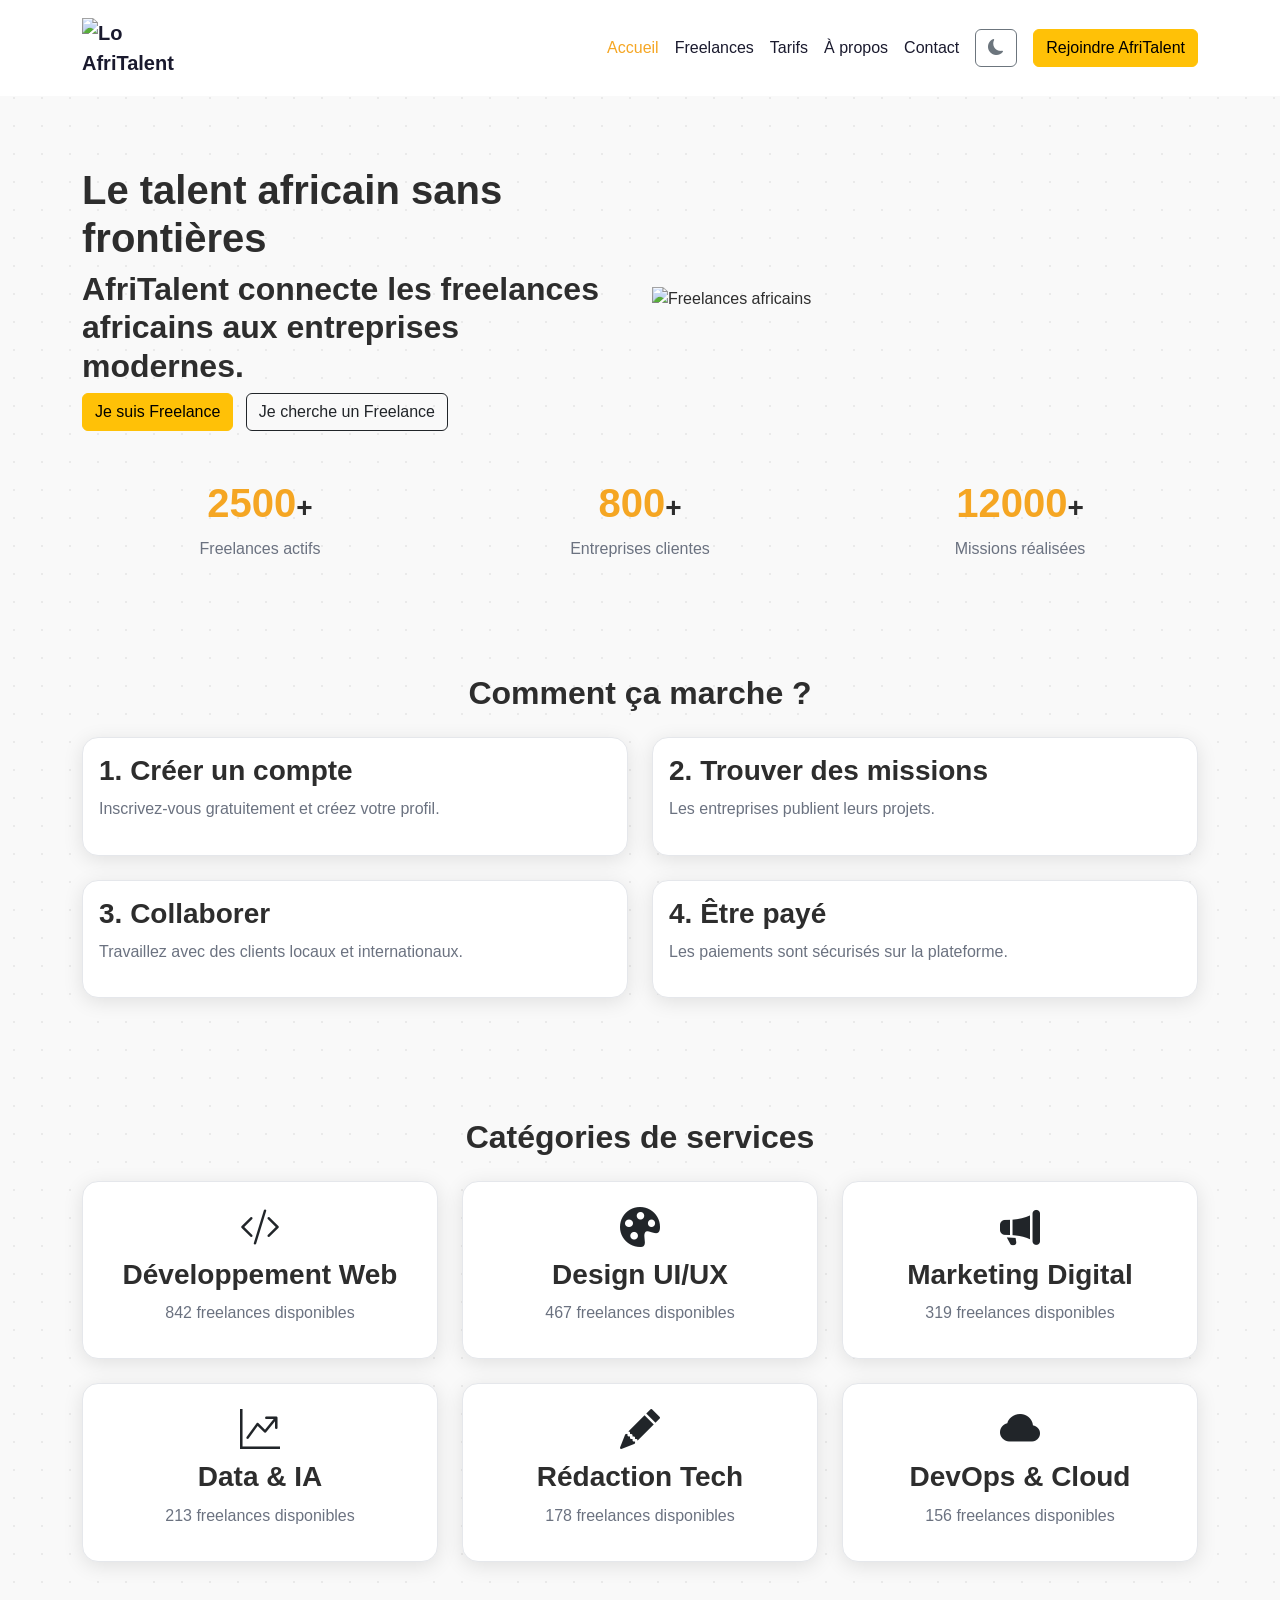
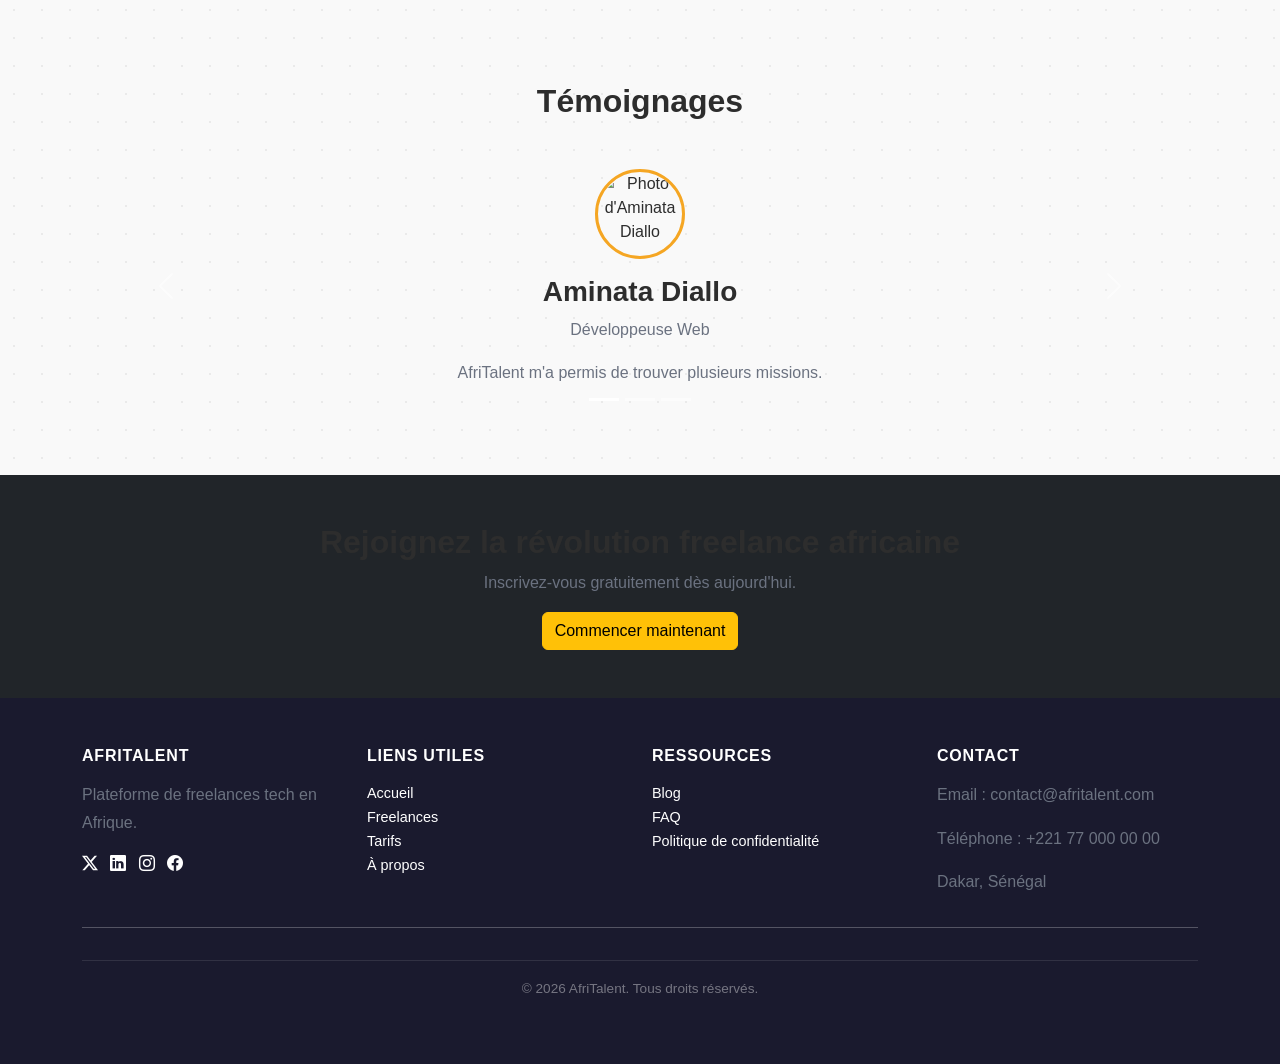
==== commit 6f73e120: "Commit 6 complets" ====
--- a/index.html
+++ b/index.html
@@ -3,7 +3,6 @@
   <head>
     <meta charset="UTF-8" />
     <meta name="viewport" content="width=device-width, initial-scale=1.0" />
-
     <title>AfriTalent - Accueil</title>
 
     <!-- Bootstrap -->
@@ -25,9 +24,12 @@
   <body>
     <!-- ================= NAVBAR ================= -->
     <header>
-      <nav class="navbar navbar-expand-lg navbar-light bg-light fixed-top">
-        <div class="container">
-          <!-- Logo -->
+      <nav
+        class="navbar navbar-expand-lg fixed-top"
+        id="mainNavbar"
+        aria-label="Navigation principale"
+      >
+        <div class="container">
           <a class="navbar-brand" href="index.html">
             <img
               src="../téléchargement logo.png"
@@ -37,31 +39,31 @@
             AfriTalent
           </a>
 
-          <!-- Bouton mobile -->
           <button
             class="navbar-toggler"
             type="button"
             data-bs-toggle="collapse"
             data-bs-target="#menu"
+            aria-controls="menu"
+            aria-expanded="false"
+            aria-label="Ouvrir le menu"
           >
             <span class="navbar-toggler-icon"></span>
           </button>
 
-          <!-- Menu -->
           <div class="collapse navbar-collapse" id="menu">
             <ul class="navbar-nav ms-auto">
               <li class="nav-item">
-                <a class="nav-link active" href="index.html">Accueil</a>
-              </li>
-
+                <a class="nav-link active" aria-current="page" href="index.html"
+                  >Accueil</a
+                >
+              </li>
               <li class="nav-item">
                 <a class="nav-link" href="freelances.html">Freelances</a>
               </li>
-
               <li class="nav-item">
                 <a class="nav-link" href="tarifs.html">Tarifs</a>
               </li>
-
               <li class="nav-item">
                 <a class="nav-link" href="about.html">À propos</a>
               </li>
@@ -71,10 +73,17 @@
               </li>
             </ul>
 
-            <!-- Bouton -->
-            <a href="contact.html" class="btn btn-warning ms-3">
-              Rejoindre AfriTalent
-            </a>
+            <button
+              id="darkModeToggle"
+              class="btn btn-outline-secondary ms-2"
+              aria-label="Activer le mode sombre"
+            >
+              <i class="bi bi-moon-fill"></i>
+            </button>
+
+            <a href="contact.html" class="btn btn-warning ms-3"
+              >Rejoindre AfriTalent</a
+            >
           </div>
         </div>
       </nav>
@@ -89,7 +98,6 @@
             <!-- Texte -->
             <div class="col-lg-6">
               <h1>Le talent africain sans frontières</h1>
-
               <h2>
                 AfriTalent connecte les freelances africains aux entreprises
                 modernes.
@@ -98,18 +106,12 @@
               <a href="freelances.html" class="btn btn-warning me-2">
                 Je suis Freelance
               </a>
-
               <a href="freelances.html" class="btn btn-outline-dark">
                 Je cherche un Freelance
               </a>
             </div>
 
             <!-- Image -->
-            <div class="hero-lines">
-              <span></span>
-              <span></span>
-              <span></span>
-            </div>
             <div class="col-lg-6">
               <img
                 src="../rawpixel-action-2277292.jpg"
@@ -119,20 +121,20 @@
             </div>
           </div>
 
-          <!-- Statistiques -->
+          <!-- Statistiques avec data-target pour les compteurs JS (Commit 7) -->
           <div class="row text-center mt-5">
             <div class="col-md-4">
-              <h3>2500+</h3>
+              <h3><span class="stat-number" data-target="2500">2500</span>+</h3>
               <p>Freelances actifs</p>
             </div>
-
             <div class="col-md-4">
-              <h3>800+</h3>
+              <h3><span class="stat-number" data-target="800">800</span>+</h3>
               <p>Entreprises clientes</p>
             </div>
-
             <div class="col-md-4">
-              <h3>12000+</h3>
+              <h3>
+                <span class="stat-number" data-target="12000">12000</span>+
+              </h3>
               <p>Missions réalisées</p>
             </div>
           </div>
@@ -143,36 +145,28 @@
       <section class="py-5">
         <div class="container">
           <h2 class="text-center mb-4">Comment ça marche ?</h2>
-
           <div class="row">
             <div class="col-md-6 mb-4">
               <article class="card p-3">
                 <h3>1. Créer un compte</h3>
-
                 <p>Inscrivez-vous gratuitement et créez votre profil.</p>
               </article>
             </div>
-
             <div class="col-md-6 mb-4">
               <article class="card p-3">
                 <h3>2. Trouver des missions</h3>
-
                 <p>Les entreprises publient leurs projets.</p>
               </article>
             </div>
-
             <div class="col-md-6 mb-4">
               <article class="card p-3">
                 <h3>3. Collaborer</h3>
-
                 <p>Travaillez avec des clients locaux et internationaux.</p>
               </article>
             </div>
-
             <div class="col-md-6 mb-4">
               <article class="card p-3">
                 <h3>4. Être payé</h3>
-
                 <p>Les paiements sont sécurisés sur la plateforme.</p>
               </article>
             </div>
@@ -184,35 +178,47 @@
       <section class="py-5">
         <div class="container">
           <h2 class="text-center mb-4">Catégories de services</h2>
-
           <div class="row">
             <div class="col-md-4 mb-4">
               <article class="card p-3 text-center">
                 <i class="bi bi-code-slash fs-1"></i>
-
                 <h3>Développement Web</h3>
-
                 <p>842 freelances disponibles</p>
               </article>
             </div>
-
             <div class="col-md-4 mb-4">
               <article class="card p-3 text-center">
                 <i class="bi bi-palette-fill fs-1"></i>
-
                 <h3>Design UI/UX</h3>
-
                 <p>467 freelances disponibles</p>
               </article>
             </div>
-
             <div class="col-md-4 mb-4">
               <article class="card p-3 text-center">
                 <i class="bi bi-megaphone-fill fs-1"></i>
-
                 <h3>Marketing Digital</h3>
-
                 <p>319 freelances disponibles</p>
+              </article>
+            </div>
+            <div class="col-md-4 mb-4">
+              <article class="card p-3 text-center">
+                <i class="bi bi-graph-up-arrow fs-1"></i>
+                <h3>Data &amp; IA</h3>
+                <p>213 freelances disponibles</p>
+              </article>
+            </div>
+            <div class="col-md-4 mb-4">
+              <article class="card p-3 text-center">
+                <i class="bi bi-pencil-fill fs-1"></i>
+                <h3>Rédaction Tech</h3>
+                <p>178 freelances disponibles</p>
+              </article>
+            </div>
+            <div class="col-md-4 mb-4">
+              <article class="card p-3 text-center">
+                <i class="bi bi-cloud-fill fs-1"></i>
+                <h3>DevOps &amp; Cloud</h3>
+                <p>156 freelances disponibles</p>
               </article>
             </div>
           </div>
@@ -223,46 +229,94 @@
       <section class="py-5">
         <div class="container">
           <h2 class="text-center mb-4">Témoignages</h2>
-
           <div
             id="carouselExample"
             class="carousel slide"
             data-bs-ride="carousel"
           >
+            <div class="carousel-indicators">
+              <button
+                type="button"
+                data-bs-target="#carouselExample"
+                data-bs-slide-to="0"
+                class="active"
+                aria-current="true"
+                aria-label="Témoignage 1"
+              ></button>
+              <button
+                type="button"
+                data-bs-target="#carouselExample"
+                data-bs-slide-to="1"
+                aria-label="Témoignage 2"
+              ></button>
+              <button
+                type="button"
+                data-bs-target="#carouselExample"
+                data-bs-slide-to="2"
+                aria-label="Témoignage 3"
+              ></button>
+            </div>
+
             <div class="carousel-inner">
-              <!-- Témoignage 1 -->
-              <div class="carousel-item active text-center">
-                <img src="../fatou.jpg" alt="Client 1" width="120" />
-
+              <div class="carousel-item active text-center p-4">
+                <img
+                  src="../fatou.jpg"
+                  alt="Photo d'Aminata Diallo"
+                  width="120"
+                  class="rounded-circle mb-3"
+                />
                 <h3>Aminata Diallo</h3>
-
                 <p>Développeuse Web</p>
-
                 <p>AfriTalent m'a permis de trouver plusieurs missions.</p>
               </div>
-
-              <!-- Témoignage 2 -->
-              <div class="carousel-item text-center">
-                <img src="../moussa.jpg" alt="Client 2" width="120" />
-
+              <div class="carousel-item text-center p-4">
+                <img
+                  src="../moussa.jpg"
+                  alt="Photo de Kwame Asante"
+                  width="120"
+                  class="rounded-circle mb-3"
+                />
                 <h3>Kwame Asante</h3>
-
                 <p>CEO Startup</p>
-
                 <p>Une excellente plateforme pour recruter rapidement.</p>
               </div>
-
-              <!-- Témoignage 3 -->
-              <div class="carousel-item text-center">
-                <img src="../may.jpg" alt="Client 3" width="120" />
-
+              <div class="carousel-item text-center p-4">
+                <img
+                  src="../may.jpg"
+                  alt="Photo de Fatou Koné"
+                  width="120"
+                  class="rounded-circle mb-3"
+                />
                 <h3>Fatou Koné</h3>
-
                 <p>Designer UI/UX</p>
-
                 <p>Les clients sont sérieux et les paiements sécurisés.</p>
               </div>
             </div>
+
+            <button
+              class="carousel-control-prev"
+              type="button"
+              data-bs-target="#carouselExample"
+              data-bs-slide="prev"
+            >
+              <span
+                class="carousel-control-prev-icon"
+                aria-hidden="true"
+              ></span>
+              <span class="visually-hidden">Précédent</span>
+            </button>
+            <button
+              class="carousel-control-next"
+              type="button"
+              data-bs-target="#carouselExample"
+              data-bs-slide="next"
+            >
+              <span
+                class="carousel-control-next-icon"
+                aria-hidden="true"
+              ></span>
+              <span class="visually-hidden">Suivant</span>
+            </button>
           </div>
         </div>
       </section>
@@ -271,12 +325,10 @@
       <section class="py-5 bg-dark text-white text-center">
         <div class="container">
           <h2>Rejoignez la révolution freelance africaine</h2>
-
           <p>Inscrivez-vous gratuitement dès aujourd'hui.</p>
-
-          <a href="contact.html" class="btn btn-warning">
-            Commencer maintenant
-          </a>
+          <a href="contact.html" class="btn btn-warning"
+            >Commencer maintenant</a
+          >
         </div>
       </section>
     </main>
@@ -285,50 +337,68 @@
     <footer class="bg-dark text-white py-5">
       <div class="container">
         <div class="row">
-          <!-- Colonne 1 -->
           <div class="col-md-3">
             <h3>AfriTalent</h3>
-
             <p>Plateforme de freelances tech en Afrique.</p>
-          </div>
-
-          <!-- Colonne 2 -->
+            <div>
+              <a href="#" class="text-white me-2" aria-label="Twitter"
+                ><i class="bi bi-twitter-x"></i
+              ></a>
+              <a href="#" class="text-white me-2" aria-label="LinkedIn"
+                ><i class="bi bi-linkedin"></i
+              ></a>
+              <a href="#" class="text-white me-2" aria-label="Instagram"
+                ><i class="bi bi-instagram"></i
+              ></a>
+              <a href="#" class="text-white" aria-label="Facebook"
+                ><i class="bi bi-facebook"></i
+              ></a>
+            </div>
+          </div>
           <div class="col-md-3">
             <h3>Liens utiles</h3>
-
-            <ul>
-              <li><a href="index.html">Accueil</a></li>
-              <li><a href="freelances.html">Freelances</a></li>
+            <ul class="list-unstyled">
+              <li><a href="index.html" class="text-white">Accueil</a></li>
+              <li>
+                <a href="freelances.html" class="text-white">Freelances</a>
+              </li>
+              <li><a href="tarifs.html" class="text-white">Tarifs</a></li>
+              <li><a href="about.html" class="text-white">À propos</a></li>
             </ul>
           </div>
-
-          <!-- Colonne 3 -->
           <div class="col-md-3">
             <h3>Ressources</h3>
-
-            <ul>
-              <li>Blog</li>
-              <li>FAQ</li>
+            <ul class="list-unstyled">
+              <li><a href="#" class="text-white">Blog</a></li>
+              <li><a href="#" class="text-white">FAQ</a></li>
+              <li>
+                <a href="#" class="text-white">Politique de confidentialité</a>
+              </li>
             </ul>
           </div>
-
-          <!-- Colonne 4 -->
           <div class="col-md-3">
             <h3>Contact</h3>
-
             <p>Email : contact@afritalent.com</p>
-
             <p>Téléphone : +221 77 000 00 00</p>
-
             <p>Dakar, Sénégal</p>
           </div>
         </div>
 
         <hr />
 
-        <p class="text-center">&copy; 2026 AfriTalent</p>
+        <!-- ID currentYear ajouté pour le JS -->
+        <p class="text-center">
+          &copy; <span id="currentYear"></span> AfriTalent. Tous droits
+          réservés.
+        </p>
       </div>
     </footer>
+
+    <!-- Bouton retour en haut — ID backToTop ajouté pour le JS -->
+    
+    <button id="backToTop" aria-label="Retour en haut de page">
+      <i class="bi bi-arrow-up-short"></i>
+    </button>
 
     <!-- Bootstrap JS -->
     <script src="https://cdn.jsdelivr.net/npm/bootstrap@5.3.3/dist/js/bootstrap.bundle.min.js"></script>
--- a/css/style.css
+++ b/css/style.css
@@ -1,45 +1,52 @@
-
-/* =========================================================
-   AFRITALENT — STYLE GLOBAL SIMPLIFIÉ
-========================================================= */
-
-/* ================= VARIABLES ================= */
+/* ============================================================
+   AfriTalent — style.css
+   Auteur    : [Ton Prénom NOM]
+   Classe    : Licence 1 Informatique
+   Date      : 2026
+   ============================================================ */
+
+
+/* ============================================================
+   1. VARIABLES CSS
+   ============================================================ */
 
 :root {
-  --primary: #f5a623;
-  --secondary: #1a1a2e;
-  --accent: #e94560;
-
-  --text: #2d2d2d;
-  --text-light: #6b7280;
-
-  --bg: #f9f9f9;
-  --white: #fff;
-  --border: #e5e7eb;
-
-  --title-font: "Syne", sans-serif;
-  --body-font: "Inter", sans-serif;
-
-  --radius: 16px;
-
-  --shadow: 0 4px 20px rgba(0, 0, 0, 0.1);
-
-  --transition: 0.3s ease;
-}
-
-/* ================= DARK MODE ================= */
+  --primary:      #F5A623;
+  --secondary:    #1A1A2E;
+  --accent:       #E94560;
+  --text:         #2D2D2D;
+  --text-light:   #6B7280;
+  --bg:           #F9F9F9;
+  --white:        #FFFFFF;
+  --border:       #E5E7EB;
+
+  --title-font:   'Syne', sans-serif;
+  --body-font:    'Inter', sans-serif;
+
+  --radius:       16px;
+  --shadow:       0 4px 20px rgba(0, 0, 0, 0.1);
+  --transition:   0.3s ease;
+}
+
+
+/* ============================================================
+   2. DARK MODE — redéfinition des variables
+   ============================================================ */
 
 body.dark-mode {
-  --bg: #0f0f1a;
-  --white: #1a1a2e;
-  --text: #f1f1f1;
-  --text-light: #a0aec0;
-  --border: #2d2d4e;
-}
-
-/* ================= RESET ================= */
-
-* {
+  --bg:         #0F0F1A;
+  --white:      #1A1A2E;
+  --text:       #F1F1F1;
+  --text-light: #A0AEC0;
+  --border:     #2D2D4E;
+}
+
+
+/* ============================================================
+   3. RESET & BASE
+   ============================================================ */
+
+*, *::before, *::after {
   margin: 0;
   padding: 0;
   box-sizing: border-box;
@@ -51,13 +58,14 @@
 
 body {
   font-family: var(--body-font);
-  background: var(--bg);
+  background-color: var(--bg);
   color: var(--text);
   overflow-x: hidden;
+  transition: background-color 0.3s ease, color 0.3s ease;
 }
 
 img {
-  width: 100%;
+  max-width: 100%;
   display: block;
 }
 
@@ -71,18 +79,33 @@
   padding: 0;
 }
 
-/* ================= TITRES ================= */
-
-h1,
-h2,
-h3,
-h4 {
+h1, h2, h3, h4, h5, h6 {
   font-family: var(--title-font);
   font-weight: 700;
-}
+  color: var(--text);
+}
+
+p {
+  color: var(--text-light);
+  line-height: 1.7;
+}
+
+section {
+  padding: 100px 0;
+}
+
+main {
+  padding-top: 70px;
+}
+
+
+/* ============================================================
+   4. CLASSES UTILITAIRES
+   ============================================================ */
 
 .section-title {
-  font-size: 2.5rem;
+  font-size: clamp(1.8rem, 3vw, 2.5rem);
+  font-weight: 800;
   margin-bottom: 1rem;
 }
 
@@ -91,71 +114,132 @@
   margin-bottom: 3rem;
 }
 
-/* ================= NAVBAR ================= */
+
+/* ============================================================
+   5. NAVBAR
+   ============================================================ */
 
 #mainNavbar {
-  background: transparent;
-  transition: var(--transition);
-  padding: 1rem 0;
+  background-color: rgba(255, 255, 255, 0.95);
+  backdrop-filter: blur(8px);
+  transition: var(--transition);
+  padding: 0.8rem 0;
 }
 
 #mainNavbar.navbar-scrolled {
-  background: var(--secondary);
   box-shadow: var(--shadow);
 }
 
-.brand-name {
-  color: var(--white);
+#mainNavbar .navbar-brand {
   font-family: var(--title-font);
   font-weight: 800;
-  margin-left: 0.5rem;
-}
-
-.nav-link {
-  color: var(--white);
+  color: var(--secondary);
+}
+
+#mainNavbar .nav-link {
+  color: var(--secondary);
   font-weight: 500;
-}
-
-.nav-link:hover,
-.nav-link.active {
+  transition: color var(--transition);
+}
+
+#mainNavbar .nav-link:hover,
+#mainNavbar .nav-link.active {
   color: var(--primary);
 }
 
+/* Bouton CTA navbar */
 .btn-cta-nav {
   background: var(--primary);
   color: var(--secondary);
-  padding: 0.7rem 1.2rem;
+  padding: 0.6rem 1.2rem;
   border-radius: 10px;
   font-weight: 700;
+  border: none;
 }
 
 .btn-cta-nav:hover {
   background: #e29a1d;
-}
-
+  color: var(--secondary);
+}
+
+/* Bouton dark mode */
 .btn-icon {
-  border: 1px solid rgba(255, 255, 255, 0.3);
-  color: var(--white);
-}
-
-/* MENU MOBILE */
-
+  background: transparent;
+  border: 1px solid rgba(0, 0, 0, 0.2);
+  color: var(--secondary);
+  border-radius: 8px;
+  padding: 0.4rem 0.7rem;
+  transition: var(--transition);
+  cursor: pointer;
+}
+
+.btn-icon:hover {
+  border-color: var(--primary);
+  color: var(--primary);
+}
+
+/* Menu mobile */
 @media (max-width: 991px) {
   .navbar-collapse {
     background: var(--secondary);
     padding: 1rem;
-    border-radius: 16px;
-    margin-top: 1rem;
-  }
-}
-
-/* ================= HERO ================= */
+    border-radius: var(--radius);
+    margin-top: 0.5rem;
+  }
+
+  .navbar-collapse .nav-link {
+    color: #F1F1F1 !important;
+  }
+}
+
+
+/* ============================================================
+   6. NAVBAR — DARK MODE
+   ============================================================ */
+
+body.dark-mode #mainNavbar {
+  background-color: rgba(10, 10, 20, 0.97) !important;
+  box-shadow: 0 2px 20px rgba(0, 0, 0, 0.5);
+}
+
+body.dark-mode #mainNavbar .navbar-brand,
+body.dark-mode #mainNavbar .nav-link {
+  color: #F1F1F1 !important;
+}
+
+body.dark-mode #mainNavbar .nav-link:hover,
+body.dark-mode #mainNavbar .nav-link.active {
+  color: var(--primary) !important;
+}
+
+body.dark-mode #mainNavbar .navbar-toggler {
+  border-color: rgba(255, 255, 255, 0.3);
+}
+
+body.dark-mode #mainNavbar .navbar-toggler-icon {
+  filter: invert(1);
+}
+
+body.dark-mode .btn-icon {
+  color: var(--primary);
+  border-color: var(--primary);
+}
+
+body.dark-mode .navbar-collapse {
+  background-color: #0A0A14 !important;
+}
+
+
+/* ============================================================
+   7. HERO SECTION
+   ============================================================ */
 
 .hero-section {
   min-height: 100vh;
   position: relative;
   display: flex;
   align-items: center;
+  overflow: hidden;
 }
 
 .hero-bg,
@@ -165,6 +249,7 @@
 }
 
 .hero-bg img {
+  width: 100%;
   height: 100%;
   object-fit: cover;
 }
@@ -175,14 +260,14 @@
 
 .hero-content {
   position: relative;
-  z-index: 2;
+  z-index: 5;
   color: var(--white);
 }
 
 .hero-title {
-  font-size: 4rem;
+  font-size: clamp(2.2rem, 5vw, 4rem);
   font-weight: 800;
-  color: var(--white);
+  color: #FFFFFF;
 }
 
 .hero-title span {
@@ -190,9 +275,10 @@
 }
 
 .hero-subtitle {
-  max-width: 600px;
+  max-width: 580px;
   margin: 1rem 0 2rem;
-  color: rgba(255, 255, 255, 0.8);
+  color: rgba(255, 255, 255, 0.85);
+  font-size: 1.1rem;
 }
 
 .hero-cta-group {
@@ -201,16 +287,121 @@
   flex-wrap: wrap;
 }
 
-/* ================= BOUTONS ================= */
+/* Points décoratifs dans le hero */
+.hero-content::before {
+  content: "";
+  position: absolute;
+  top: 80px;
+  right: 160px;
+  width: 16px;
+  height: 16px;
+  background: var(--primary);
+  border-radius: 50%;
+  box-shadow: 0 0 20px rgba(245, 166, 35, 0.6);
+}
+
+.hero-content::after {
+  content: "";
+  position: absolute;
+  bottom: 100px;
+  right: 40px;
+  width: 16px;
+  height: 16px;
+  background: var(--accent);
+  border-radius: 50%;
+  box-shadow: 0 0 20px rgba(233, 69, 96, 0.6);
+}
+
+/* Cercles décoratifs hero */
+.hero-section::before {
+  content: "";
+  position: absolute;
+  top: -80px;
+  right: -120px;
+  width: 650px;
+  height: 650px;
+  border: 3px solid rgba(245, 166, 35, 0.25);
+  border-radius: 50%;
+  z-index: 1;
+}
+
+.hero-section::after {
+  content: "";
+  position: absolute;
+  bottom: -250px;
+  left: -200px;
+  width: 750px;
+  height: 750px;
+  border: 3px solid rgba(0, 102, 255, 0.15);
+  border-radius: 50%;
+  z-index: 1;
+}
+
+/* Conteneur des lignes supplémentaires */
+.hero-lines {
+  position: absolute;
+  inset: 0;
+  z-index: 0;
+  pointer-events: none;
+}
+
+.hero-lines span:nth-child(1) {
+  position: absolute;
+  width: 1100px;
+  height: 1100px;
+  border: 2px solid rgba(245, 166, 35, 0.12);
+  border-radius: 50%;
+  top: -480px;
+  right: -320px;
+}
+
+.hero-lines span:nth-child(2) {
+  position: absolute;
+  width: 850px;
+  height: 850px;
+  border: 2px solid rgba(255, 255, 255, 0.08);
+  border-radius: 50%;
+  top: 60px;
+  left: 50%;
+  transform: translateX(-50%);
+}
+
+.hero-lines span:nth-child(3) {
+  position: absolute;
+  width: 650px;
+  height: 650px;
+  border: 2px solid rgba(233, 69, 96, 0.12);
+  border-radius: 50%;
+  bottom: -220px;
+  left: -140px;
+}
+
+/* Statistiques */
+.stat-number {
+  font-family: var(--title-font);
+  font-size: 2.5rem;
+  font-weight: 800;
+  color: var(--primary);
+}
+
+
+/* ============================================================
+   8. BOUTONS
+   ============================================================ */
 
 .btn-primary-custom,
 .btn-secondary-custom,
 .btn-cta-main,
 .btn-submit {
-  padding: 0.9rem 1.5rem;
+  padding: 0.85rem 1.8rem;
   border-radius: 10px;
   font-weight: 700;
   transition: var(--transition);
+  display: inline-flex;
+  align-items: center;
+  gap: 0.5rem;
+  border: none;
+  cursor: pointer;
 }
 
 .btn-primary-custom,
@@ -221,154 +412,44 @@
 }
 
 .btn-secondary-custom {
-  border: 2px solid var(--white);
-  color: var(--white);
+  background: transparent;
+  border: 2px solid rgba(255, 255, 255, 0.7);
+  color: #FFFFFF;
 }
 
 .btn-primary-custom:hover,
-.btn-secondary-custom:hover,
 .btn-cta-main:hover,
 .btn-submit:hover {
+  background: #e29a1d;
+  color: var(--secondary);
   transform: translateY(-3px);
 }
 
-/* ================= SECTIONS ================= */
-
-section {
-  padding: 100px 0;
-}
-
-/* ================= CARDS ================= */
-
-.category-card,
-.team-card,
-.valeur-card,
-.freelance-card,
-.pricing-card,
-.testimonial-card {
-  background: var(--white);
-  border: 1px solid var(--border);
-  border-radius: var(--radius);
-  transition: var(--transition);
-  box-shadow: var(--shadow);
-}
-
-.category-card:hover,
-.team-card:hover,
-.valeur-card:hover,
-.freelance-card:hover,
-.pricing-card:hover {
-  transform: translateY(-5px);
-}
-
-/* ================= CATEGORIES ================= */
-
-#categories {
-  background: var(--secondary);
-}
-
-#categories .section-title,
-#categories .section-subtitle {
-  color: var(--white);
-}
-
-.category-card {
-  text-align: center;
-  padding: 2rem;
-}
-
-.category-icon {
-  font-size: 2.5rem;
-  color: var(--primary);
-  margin-bottom: 1rem;
-}
-
-/* ================= TÉMOIGNAGES ================= */
-
-#temoignages {
-  background: var(--bg);
-}
-
-.carousel-item {
-  text-align: center;
-  padding: 2rem;
-}
-
-.carousel-item img {
-  width: 100px;
-  height: 100px;
-  border-radius: 50%;
-  object-fit: cover;
-  margin: auto;
-  border: 4px solid var(--primary);
-}
-
-.carousel-item h3 {
-  margin-top: 1rem;
-}
-
-.carousel-item p {
-  color: var(--text-light);
-}
-
-/* ================= ABOUT ================= */
-
-.section-equipe {
-  background: var(--secondary);
-}
-
-.section-equipe .section-title,
-.section-equipe .section-subtitle {
-  color: var(--white);
-}
-
-.team-card {
-  overflow: hidden;
-  text-align: center;
-}
-
-.team-photo {
-  height: 250px;
-  object-fit: cover;
-}
-
-.team-card .card-body {
-  padding: 1.5rem;
-}
-
-.team-role {
-  color: var(--primary);
-}
-
-.team-social {
-  display: flex;
-  justify-content: center;
-  gap: 0.5rem;
-}
-
-.team-social a {
-  width: 35px;
-  height: 35px;
+.btn-secondary-custom:hover {
   background: rgba(255, 255, 255, 0.1);
-  color: var(--white);
-  border-radius: 50%;
-  display: flex;
-  align-items: center;
-  justify-content: center;
-}
-
-.team-social a:hover {
-  background: var(--primary);
-  color: var(--secondary);
-}
-
-/* ================= BENTO GRID ================= */
+  color: #FFFFFF;
+  transform: translateY(-3px);
+}
+
+
+/* ============================================================
+   9. BENTO GRID
+   ============================================================ */
 
 .bento-grid-how,
 .bento-grid-chiffres {
   display: grid;
-  grid-template-columns: repeat(auto-fit, minmax(250px, 1fr));
+  grid-template-columns: repeat(3, 1fr);
   gap: 1.5rem;
+  margin-top: 2rem;
+}
+
+.bento-card-large {
+  grid-column: span 2;
+}
+
+.bento-card-wide {
+  grid-column: span 3;
 }
 
 .bento-card,
@@ -377,60 +458,381 @@
   padding: 2rem;
   border-radius: var(--radius);
   box-shadow: var(--shadow);
+  border: 1px solid var(--border);
+  transition: var(--transition);
+}
+
+.bento-card:hover {
+  transform: translateY(-4px);
 }
 
 .bento-stat {
   text-align: center;
 }
 
-.stat-number {
-  font-size: 3rem;
+.step-number {
+  font-family: var(--title-font);
+  font-size: 2.5rem;
   font-weight: 800;
   color: var(--primary);
-}
-
-/* ================= FORMULAIRE ================= */
+  opacity: 0.35;
+  display: block;
+  margin-bottom: 0.5rem;
+}
+
+.step-icon {
+  font-size: 2rem;
+  color: var(--primary);
+  display: block;
+  margin-bottom: 0.75rem;
+}
+
+.step-title {
+  font-family: var(--title-font);
+  font-size: 1.15rem;
+  font-weight: 700;
+  color: var(--text);
+  margin-bottom: 0.5rem;
+}
+
+/* Lignes décoratives dans les sections */
+#comment-ca-marche,
+#temoignages {
+  position: relative;
+  overflow: hidden;
+}
+
+#comment-ca-marche::before,
+#temoignages::before {
+  content: "";
+  position: absolute;
+  top: 30px;
+  left: -180px;
+  width: 450px;
+  height: 450px;
+  border: 2px solid rgba(245, 166, 35, 0.1);
+  border-radius: 50%;
+}
+
+
+/* ============================================================
+   10. CATÉGORIES
+   ============================================================ */
+
+#categories {
+  background: var(--secondary);
+  position: relative;
+  overflow: hidden;
+}
+
+#categories::before {
+  content: "";
+  position: absolute;
+  top: 30px;
+  left: -180px;
+  width: 450px;
+  height: 450px;
+  border: 2px solid rgba(245, 166, 35, 0.1);
+  border-radius: 50%;
+}
+
+#categories .section-title,
+#categories p {
+  color: #FFFFFF;
+}
+
+.category-card {
+  background: rgba(255, 255, 255, 0.05);
+  border: 1px solid rgba(255, 255, 255, 0.1);
+  border-radius: var(--radius);
+  padding: 2rem;
+  text-align: center;
+  transition: var(--transition);
+  cursor: pointer;
+}
+
+.category-card:hover {
+  background: var(--primary);
+  border-color: var(--primary);
+  transform: translateY(-6px);
+  box-shadow: 0 10px 30px rgba(245, 166, 35, 0.3);
+}
+
+.category-card:hover h3,
+.category-card:hover p {
+  color: var(--secondary) !important;
+}
+
+.category-icon {
+  font-size: 2.5rem;
+  color: var(--primary);
+  margin-bottom: 1rem;
+  display: block;
+  transition: var(--transition);
+}
+
+.category-card:hover .category-icon {
+  color: var(--secondary);
+}
+
+.category-card h3 {
+  color: #FFFFFF;
+  font-size: 1.1rem;
+  margin-bottom: 0.5rem;
+}
+
+.category-card p {
+  color: rgba(255, 255, 255, 0.6);
+  font-size: 0.85rem;
+  margin: 0;
+}
+
+
+/* ============================================================
+   11. TÉMOIGNAGES
+   ============================================================ */
+
+.carousel-item {
+  padding: 2rem;
+}
+
+.carousel-item img {
+  width: 90px;
+  height: 90px;
+  border-radius: 50%;
+  object-fit: cover;
+  margin: 0 auto 1rem;
+  border: 3px solid var(--primary);
+}
+
+.carousel-item h3,
+.carousel-item h4 {
+  margin-top: 0.75rem;
+  color: var(--text);
+}
+
+.carousel-item p {
+  color: var(--text-light);
+}
+
+
+/* ============================================================
+   12. FILTRES FREELANCES
+   ============================================================ */
+
+.filter-buttons {
+  display: flex;
+  flex-wrap: wrap;
+  gap: 0.5rem;
+  justify-content: center;
+}
+
+.btn-filter {
+  font-family: var(--body-font);
+  font-size: 0.875rem;
+  font-weight: 500;
+  padding: 0.45rem 1rem;
+  border-radius: 50px;
+  border: 1px solid var(--border);
+  background: var(--white);
+  color: var(--text-light);
+  cursor: pointer;
+  transition: var(--transition);
+  display: inline-flex;
+  align-items: center;
+  gap: 0.4rem;
+}
+
+.btn-filter:hover,
+.btn-filter.active {
+  background: var(--primary);
+  border-color: var(--primary);
+  color: var(--secondary);
+  font-weight: 700;
+}
+
+
+/* ============================================================
+   13. CARTES COMMUNES
+   ============================================================ */
+
+.card,
+.freelance-card,
+.pricing-card,
+.team-card,
+.valeur-card,
+.testimonial-card {
+  background: var(--white);
+  border: 1px solid var(--border);
+  border-radius: var(--radius);
+  box-shadow: var(--shadow);
+  transition: var(--transition);
+}
+
+.card:hover,
+.freelance-card:hover,
+.pricing-card:hover,
+.team-card:hover,
+.valeur-card:hover {
+  transform: translateY(-5px);
+  box-shadow: 0 8px 30px rgba(0, 0, 0, 0.15);
+}
+
+
+/* ============================================================
+   14. ÉQUIPE (about.html)
+   ============================================================ */
+
+.section-equipe,
+.section-equipe-bg {
+  background: var(--secondary);
+}
+
+.section-equipe .section-title,
+.section-equipe-bg .section-title,
+.section-equipe h2,
+.section-equipe-bg h2 {
+  color: #FFFFFF;
+}
+
+.team-photo {
+  height: 220px;
+  width: 100%;
+  object-fit: cover;
+  object-position: top;
+}
+
+.team-role {
+  color: var(--primary);
+  font-weight: 600;
+}
+
+.team-social {
+  display: flex;
+  justify-content: center;
+  gap: 0.5rem;
+  margin-top: 0.5rem;
+}
+
+.team-social a {
+  width: 34px;
+  height: 34px;
+  background: rgba(255, 255, 255, 0.1);
+  color: var(--secondary);
+  border-radius: 50%;
+  display: flex;
+  align-items: center;
+  justify-content: center;
+  font-size: 0.9rem;
+  transition: var(--transition);
+}
+
+.team-social a:hover {
+  background: var(--primary);
+  color: var(--secondary);
+}
+
+
+/* ============================================================
+   15. FORMULAIRE (contact.html)
+   ============================================================ */
 
 .form-control,
 .form-select {
   border-radius: 10px;
-  padding: 0.8rem 1rem;
+  padding: 0.75rem 1rem;
   border: 1px solid var(--border);
+  background-color: var(--bg);
+  color: var(--text);
+  transition: var(--transition);
 }
 
 .form-control:focus,
 .form-select:focus {
   border-color: var(--primary);
-  box-shadow: none;
-}
-
-/* ================= FOOTER ================= */
-
-.site-footer {
-  background: var(--secondary);
-  color: var(--white);
+  box-shadow: 0 0 0 3px rgba(245, 166, 35, 0.2);
+  outline: none;
+}
+
+.form-control.is-valid,
+.form-select.is-valid {
+  border-color: #22C55E;
+}
+
+.form-control.is-invalid,
+.form-select.is-invalid {
+  border-color: var(--accent);
+}
+
+.error-msg {
+  display: block;
+  font-size: 0.82rem;
+  color: var(--accent);
+  margin-top: 0.25rem;
+  min-height: 1.2em;
+}
+
+#successMsg {
+  margin-top: 1rem;
+  padding: 1rem 1.5rem;
+  background: rgba(34, 197, 94, 0.1);
+  border: 1px solid #22C55E;
+  border-radius: 10px;
+  color: #16A34A;
+  font-weight: 600;
+}
+
+
+/* ============================================================
+   16. FOOTER
+   ============================================================ */
+
+.site-footer,
+footer.bg-dark {
+  background: var(--secondary) !important;
+  color: #FFFFFF;
   padding: 80px 0 20px;
 }
 
-.footer-brand,
-.footer-col-title {
-  color: var(--white);
-}
-
+.footer-brand {
+  font-family: var(--title-font);
+  font-size: 1.3rem;
+  font-weight: 800;
+  color: #FFFFFF;
+}
+
+.footer-col-title,
+footer h3 {
+  color: #FFFFFF;
+  font-family: var(--title-font);
+  font-size: 1rem;
+  font-weight: 700;
+  margin-bottom: 1rem;
+  text-transform: uppercase;
+  letter-spacing: 0.05em;
+}
+
+.footer-desc,
 .footer-links a,
 .footer-contact a,
-.footer-desc {
-  color: rgba(255, 255, 255, 0.7);
+footer ul a,
+footer address p,
+footer address a {
+  color: rgba(255, 255, 255, 0.6);
+  font-size: 0.9rem;
 }
 
 .footer-links a:hover,
-.footer-contact a:hover {
+.footer-contact a:hover,
+footer ul a:hover,
+footer address a:hover {
   color: var(--primary);
 }
 
 .footer-social {
   display: flex;
-  gap: 0.7rem;
+  gap: 0.6rem;
+  margin-top: 0.75rem;
 }
 
 .footer-social a {
@@ -438,32 +840,41 @@
   height: 38px;
   border-radius: 50%;
   background: rgba(255, 255, 255, 0.1);
-  color: var(--white);
+  color: #FFFFFF;
   display: flex;
   align-items: center;
   justify-content: center;
+  font-size: 1rem;
+  transition: var(--transition);
 }
 
 .footer-social a:hover {
   background: var(--primary);
   color: var(--secondary);
-}
-
-.footer-bottom {
+  transform: translateY(-3px);
+}
+
+.footer-bottom,
+footer hr + p {
   border-top: 1px solid rgba(255, 255, 255, 0.1);
+  padding-top: 1rem;
   margin-top: 2rem;
-  padding-top: 1rem;
   text-align: center;
-}
-
-/* ================= BACK TO TOP ================= */
+  color: rgba(255, 255, 255, 0.4) !important;
+  font-size: 0.85rem;
+}
+
+
+/* ============================================================
+   17. BOUTON RETOUR EN HAUT
+   ============================================================ */
 
 #backToTop {
   position: fixed;
-  right: 20px;
-  bottom: 20px;
-  width: 45px;
-  height: 45px;
+  right: 1.5rem;
+  bottom: 1.5rem;
+  width: 46px;
+  height: 46px;
   border: none;
   border-radius: 50%;
   background: var(--primary);
@@ -471,9 +882,13 @@
   display: flex;
   align-items: center;
   justify-content: center;
+  font-size: 1.4rem;
+  cursor: pointer;
   opacity: 0;
   visibility: hidden;
   transition: var(--transition);
+  z-index: 999;
+  box-shadow: var(--shadow);
 }
 
 #backToTop.visible {
@@ -481,266 +896,184 @@
   visibility: visible;
 }
 
-/* ================= RESPONSIVE ================= */
+#backToTop:hover {
+  background: #e29a1d;
+  transform: translateY(-3px);
+}
+
+
+/* ============================================================
+   18. DARK MODE — Éléments généraux
+   ============================================================ */
+
+body.dark-mode {
+  background-color: var(--bg);
+  color: var(--text);
+}
+
+body.dark-mode h1, body.dark-mode h2,
+body.dark-mode h3, body.dark-mode h4,
+body.dark-mode h5, body.dark-mode h6 {
+  color: #F1F1F1;
+}
+
+body.dark-mode p {
+  color: var(--text-light);
+}
+
+/* Cartes */
+body.dark-mode .card,
+body.dark-mode .bento-card,
+body.dark-mode .freelance-card,
+body.dark-mode .pricing-card,
+body.dark-mode .valeur-card,
+body.dark-mode .testimonial-card {
+  background-color: #1A1A2E;
+  border-color: #2D2D4E;
+}
+
+body.dark-mode .card p,
+body.dark-mode .text-muted {
+  color: var(--text-light) !important;
+}
+
+/* Sections claires */
+body.dark-mode .bg-light,
+body.dark-mode .page-hero-inner {
+  background-color: #12122A !important;
+}
+
+/* Formulaire */
+body.dark-mode .form-control,
+body.dark-mode .form-select {
+  background-color: #0F0F1A;
+  border-color: #2D2D4E;
+  color: #F1F1F1;
+}
+
+body.dark-mode .form-control::placeholder {
+  color: #6B7280;
+}
+
+body.dark-mode .form-label {
+  color: #F1F1F1;
+}
+
+/* Accordion */
+body.dark-mode .accordion-item {
+  background-color: #1A1A2E;
+  border-color: #2D2D4E;
+}
+
+body.dark-mode .accordion-button {
+  background-color: #1A1A2E;
+  color: #F1F1F1;
+}
+
+body.dark-mode .accordion-button:not(.collapsed) {
+  background-color: #2D2D4E;
+  color: var(--primary);
+  box-shadow: none;
+}
+
+body.dark-mode .accordion-body {
+  background-color: #1A1A2E;
+  color: var(--text-light);
+}
+
+/* Filtres */
+body.dark-mode .btn-filter {
+  background-color: #1A1A2E;
+  border-color: #2D2D4E;
+  color: var(--text-light);
+}
+
+body.dark-mode .btn-filter.active,
+body.dark-mode .btn-filter:hover {
+  background-color: var(--primary);
+  color: var(--secondary);
+}
+
+/* Sections intérieures */
+body.dark-mode #comment-ca-marche,
+body.dark-mode #temoignages {
+  background-color: #0F0F1A;
+}
+
+body.dark-mode .border-top {
+  border-color: rgba(255, 255, 255, 0.1) !important;
+}
+
+
+/* ============================================================
+   19. RESPONSIVE
+   ============================================================ */
+
+@media (max-width: 991px) {
+  .bento-grid-how,
+  .bento-grid-chiffres {
+    grid-template-columns: 1fr 1fr;
+  }
+
+  .bento-card-large,
+  .bento-card-wide {
+    grid-column: span 2;
+  }
+}
 
 @media (max-width: 768px) {
-  .hero-title {
-    font-size: 2.5rem;
-  }
-
-  .section-title {
-    font-size: 2rem;
-  }
-
   section {
     padding: 70px 0;
   }
-}
-
-
-/* =========================================================
-   LIGNES GÉOMÉTRIQUES MODERNES — AFRITALENT
-   À AJOUTER TOUT EN BAS DU CSS
-========================================================= */
-
-/* IMPORTANT */
-
-body{
-  overflow-x: hidden;
-}
-
-/* =========================================================
-   HERO SECTION
-========================================================= */
-
-.hero-section{
-  position: relative;
-  overflow: hidden;
-}
-/* ==========================================================
-   MOTIFS GEOMETRIQUES HERO
-========================================================== */
-
-.hero-section{
-    position: relative;
-    overflow: hidden;
-}
-
-/* Grand cercle orange */
-
-.hero-section::before{
-    content: "";
-    position: absolute;
-    width: 900px;
-    height: 900px;
-    border: 3px solid rgba(245,166,35,0.25);
-    border-radius: 50%;
-    top: -350px;
-    right: -250px;
-    z-index: 0;
-}
-
-/* Grand cercle rouge */
-
-.hero-section::after{
-    content: "";
-    position: absolute;
-    width: 700px;
-    height: 700px;
-    border: 2px solid rgba(233,69,96,0.20);
-    border-radius: 50%;
-    bottom: -300px;
-    left: -200px;
-    z-index: 0;
-}
-
-/* Conteneur des lignes */
-
-.hero-lines{
-    position: absolute;
-    inset: 0;
-    z-index: 0;
-    pointer-events: none;
-}
-
-/* Ligne 1 */
-
-.hero-lines span:nth-child(1){
-    position: absolute;
-    width: 1200px;
-    height: 1200px;
-    border: 2px solid rgba(245,166,35,0.15);
-    border-radius: 50%;
-    top: -500px;
-    right: -350px;
-}
-
-/* Ligne 2 */
-
-.hero-lines span:nth-child(2){
-    position: absolute;
-    width: 900px;
-    height: 900px;
-    border: 2px solid rgba(255,255,255,0.10);
-    border-radius: 50%;
-    top: 50px;
-    left: 50%;
-    transform: translateX(-50%);
-}
-
-/* Ligne 3 */
-
-.hero-lines span:nth-child(3){
-    position: absolute;
-    width: 700px;
-    height: 700px;
-    border: 2px solid rgba(233,69,96,0.15);
-    border-radius: 50%;
-    bottom: -250px;
-    left: -150px;
-}
-
-/* Le contenu reste devant */
-
-.hero-content{
-    position: relative;
-    z-index: 2;
-}
-
-/* Ligne orange */
-
-.hero-section::before{
-  content: "";
-
-  position: absolute;
-
-  top: -50px;
-  right: -120px;
-
-  width: 700px;
-  height: 700px;
-
-  border: 3px solid rgba(245,166,35,0.9);
-
-  border-radius: 50%;
-
-  z-index: 1;
-}
-
-/* Ligne bleue */
-
-.hero-section::after{
-  content: "";
-
-  position: absolute;
-
-  bottom: -250px;
-  left: -200px;
-
-  width: 800px;
-  height: 800px;
-
-  border: 3px solid rgba(0,102,255,0.8);
-
-  border-radius: 50%;
-
-  z-index: 1;
-}
-
-/* =========================================================
-   PETITS POINTS SUR LES LIGNES
-========================================================= */
-
-.hero-content{
-  position: relative;
-  z-index: 5;
-}
-
-/* Point orange */
-
-.hero-content::before{
-  content: "";
-
-  position: absolute;
-
-  top: 100px;
-  right: 180px;
-
-  width: 18px;
-  height: 18px;
-
-  background: #F5A623;
-
-  border-radius: 50%;
-
-  box-shadow: 0 0 20px rgba(245,166,35,.6);
-}
-
-/* Point rose */
-
-.hero-content::after{
-  content: "";
-
-  position: absolute;
-
-  bottom: 120px;
-  right: 40px;
-
-  width: 18px;
-  height: 18px;
-
-  background: #E94560;
-
-  border-radius: 50%;
-
-  box-shadow: 0 0 20px rgba(233,69,96,.6);
-}
-
-/* =========================================================
-   LIGNES DANS LES AUTRES SECTIONS
-========================================================= */
-
-#comment-ca-marche,
-#temoignages,
-#categories{
-  position: relative;
-  overflow: hidden;
-}
-
-/* Ligne légère section */
-
-#comment-ca-marche::before,
-#temoignages::before,
-#categories::before{
-  content: "";
-
-  position: absolute;
-
-  top: 50px;
-  left: -200px;
-
-  width: 500px;
-  height: 500px;
-
-  border: 2px solid rgba(245,166,35,0.15);
-
-  border-radius: 50%;
-}
-
-/* =========================================================
-   RESPONSIVE
-========================================================= */
-
-@media(max-width:768px){
-
-  .hero-section::before{
+
+  .hero-title {
+    font-size: 2.2rem;
+  }
+
+  .section-title {
+    font-size: 1.8rem;
+  }
+
+  .bento-grid-how,
+  .bento-grid-chiffres {
+    grid-template-columns: 1fr;
+  }
+
+  .bento-card-large,
+  .bento-card-wide {
+    grid-column: span 1;
+  }
+
+  .hero-section::before {
     width: 400px;
     height: 400px;
-  }
-
-  .hero-section::after{
-    width: 450px;
-    height: 450px;
-  }
-
-}
+    top: -150px;
+    right: -120px;
+  }
+
+  .hero-section::after {
+    width: 380px;
+    height: 380px;
+    bottom: -150px;
+    left: -120px;
+  }
+
+  .hero-lines span:nth-child(1) {
+    width: 550px;
+    height: 550px;
+    top: -250px;
+    right: -180px;
+  }
+
+  .hero-lines span:nth-child(2) {
+    width: 400px;
+    height: 400px;
+  }
+
+  .hero-lines span:nth-child(3) {
+    width: 320px;
+    height: 320px;
+    bottom: -120px;
+    left: -80px;
+  }
+}
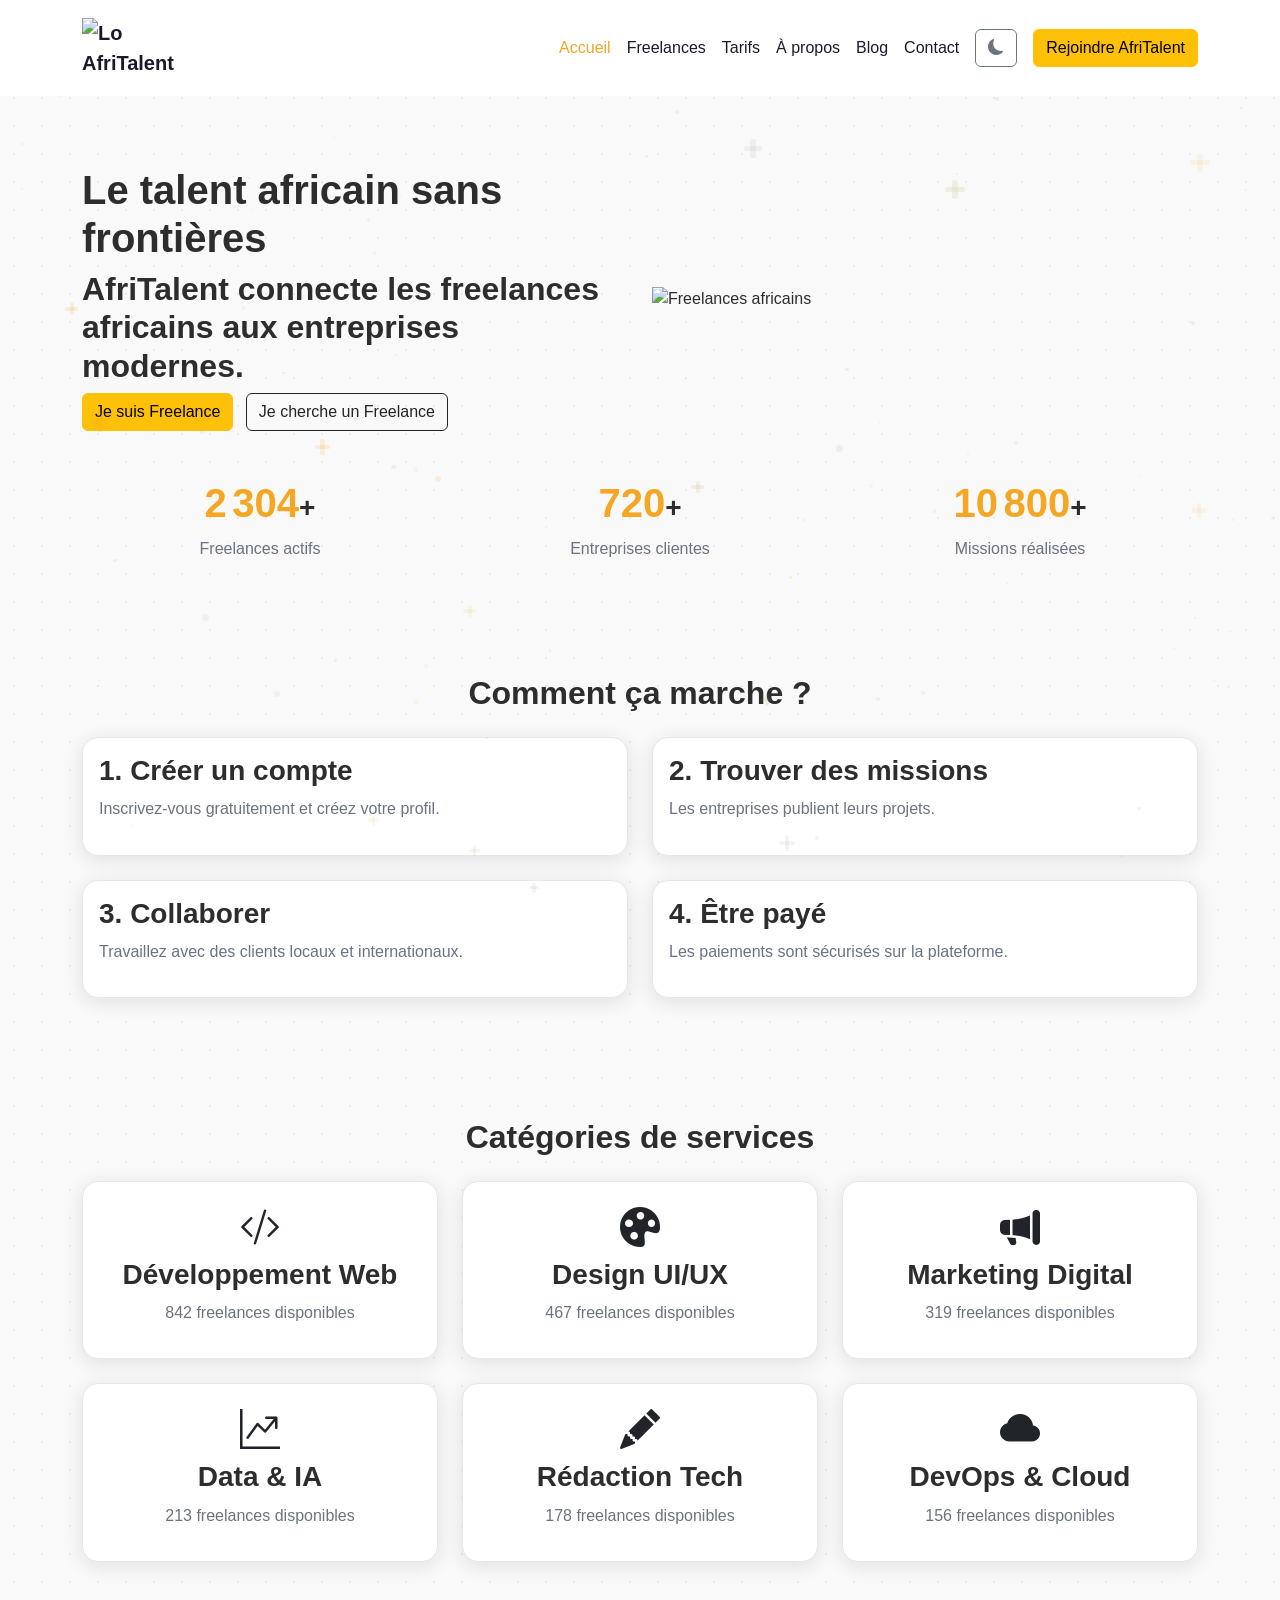
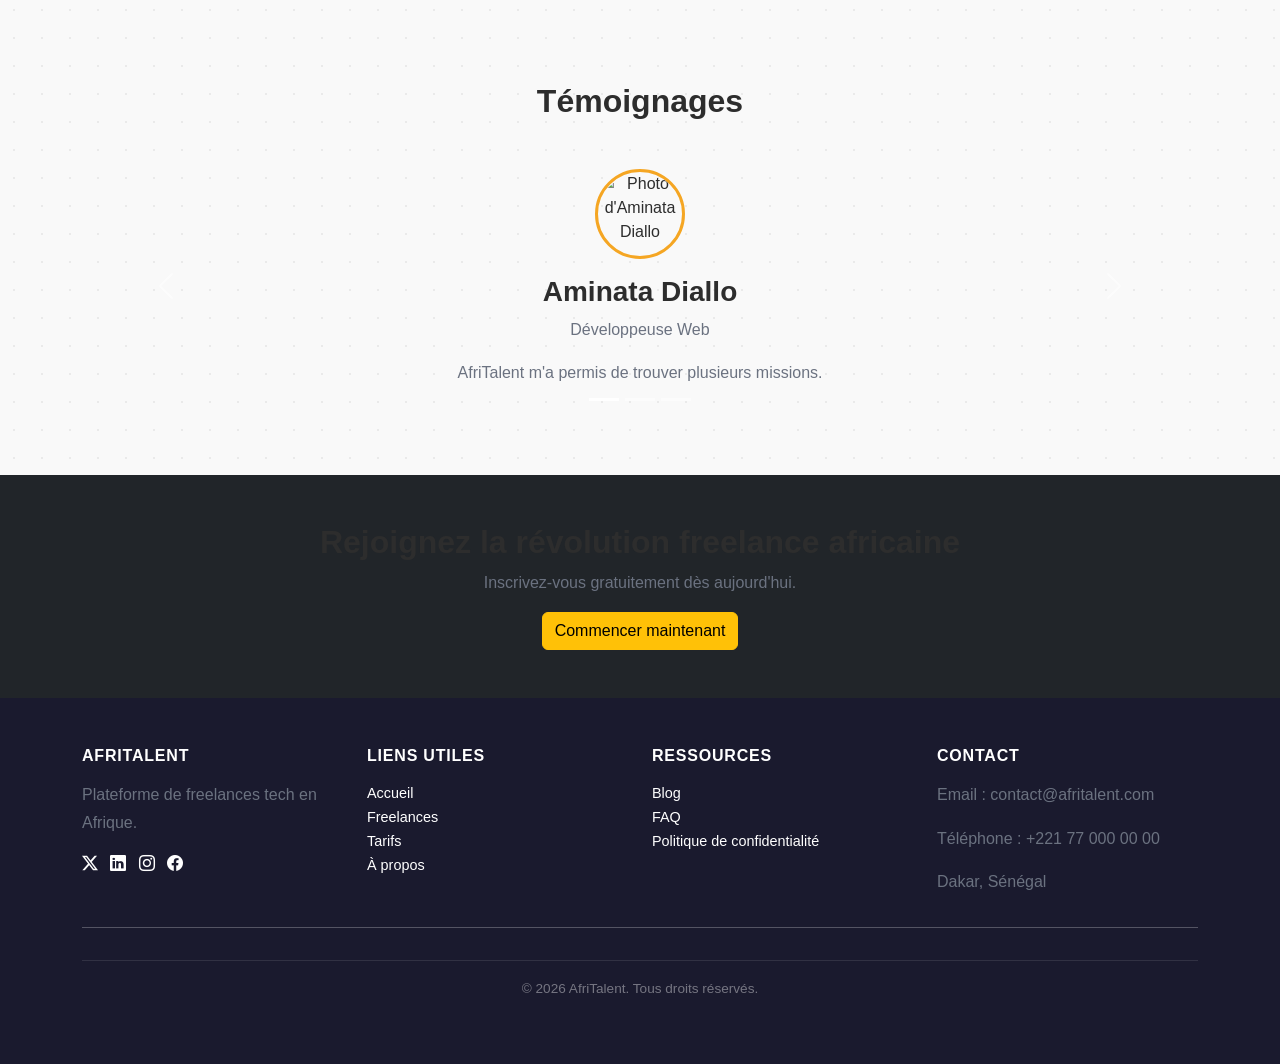
==== commit 813272ea: "Finalisation : corrections responsive, optimisation du code et commentaires" ====
--- a/index.html
+++ b/index.html
@@ -66,6 +66,9 @@
               </li>
               <li class="nav-item">
                 <a class="nav-link" href="about.html">À propos</a>
+              </li>
+              <li class="nav-item">
+                <a class="nav-link" href="#blog">Blog</a>
               </li>
 
               <li class="nav-item">
@@ -395,7 +398,7 @@
     </footer>
 
     <!-- Bouton retour en haut — ID backToTop ajouté pour le JS -->
-    
+
     <button id="backToTop" aria-label="Retour en haut de page">
       <i class="bi bi-arrow-up-short"></i>
     </button>
--- a/css/style.css
+++ b/css/style.css
@@ -560,7 +560,7 @@
 
 .category-card:hover h3,
 .category-card:hover p {
-  color: var(--secondary) !important;
+  color: var(--secondary) ;
 }
 
 .category-icon {
@@ -685,53 +685,13 @@
 
 .section-equipe,
 .section-equipe-bg {
-  background: var(--secondary);
-}
-
-.section-equipe .section-title,
-.section-equipe-bg .section-title,
-.section-equipe h2,
-.section-equipe-bg h2 {
-  color: #FFFFFF;
-}
-
-.team-photo {
-  height: 220px;
-  width: 100%;
-  object-fit: cover;
-  object-position: top;
-}
-
-.team-role {
-  color: var(--primary);
-  font-weight: 600;
-}
-
-.team-social {
-  display: flex;
-  justify-content: center;
-  gap: 0.5rem;
-  margin-top: 0.5rem;
-}
-
-.team-social a {
-  width: 34px;
-  height: 34px;
-  background: rgba(255, 255, 255, 0.1);
-  color: var(--secondary);
-  border-radius: 50%;
-  display: flex;
-  align-items: center;
-  justify-content: center;
-  font-size: 0.9rem;
-  transition: var(--transition);
-}
-
-.team-social a:hover {
-  background: var(--primary);
-  color: var(--secondary);
-}
-
+  background-color: #F9F9F9; /* fond clair en light mode */
+}
+
+body.dark-mode .section-equipe,
+body.dark-mode .section-equipe-bg {
+  background-color: #0A0A14 !important;
+}
 
 /* ============================================================
    15. FORMULAIRE (contact.html)
@@ -1076,4 +1036,21 @@
     bottom: -120px;
     left: -80px;
   }
-}+}
+
+/* ============================================================
+   COMMIT 7 — Animations fade-in au scroll
+   ============================================================ */
+
+/* État initial — élément invisible avant animation */
+.fade-in-init {
+  opacity: 0;
+  transform: translateY(30px);
+  transition: opacity 0.6s ease, transform 0.6s ease;
+}
+
+/* État final — élément visible après animation */
+.fade-in-visible {
+  opacity: 1;
+  transform: translateY(0);
+}
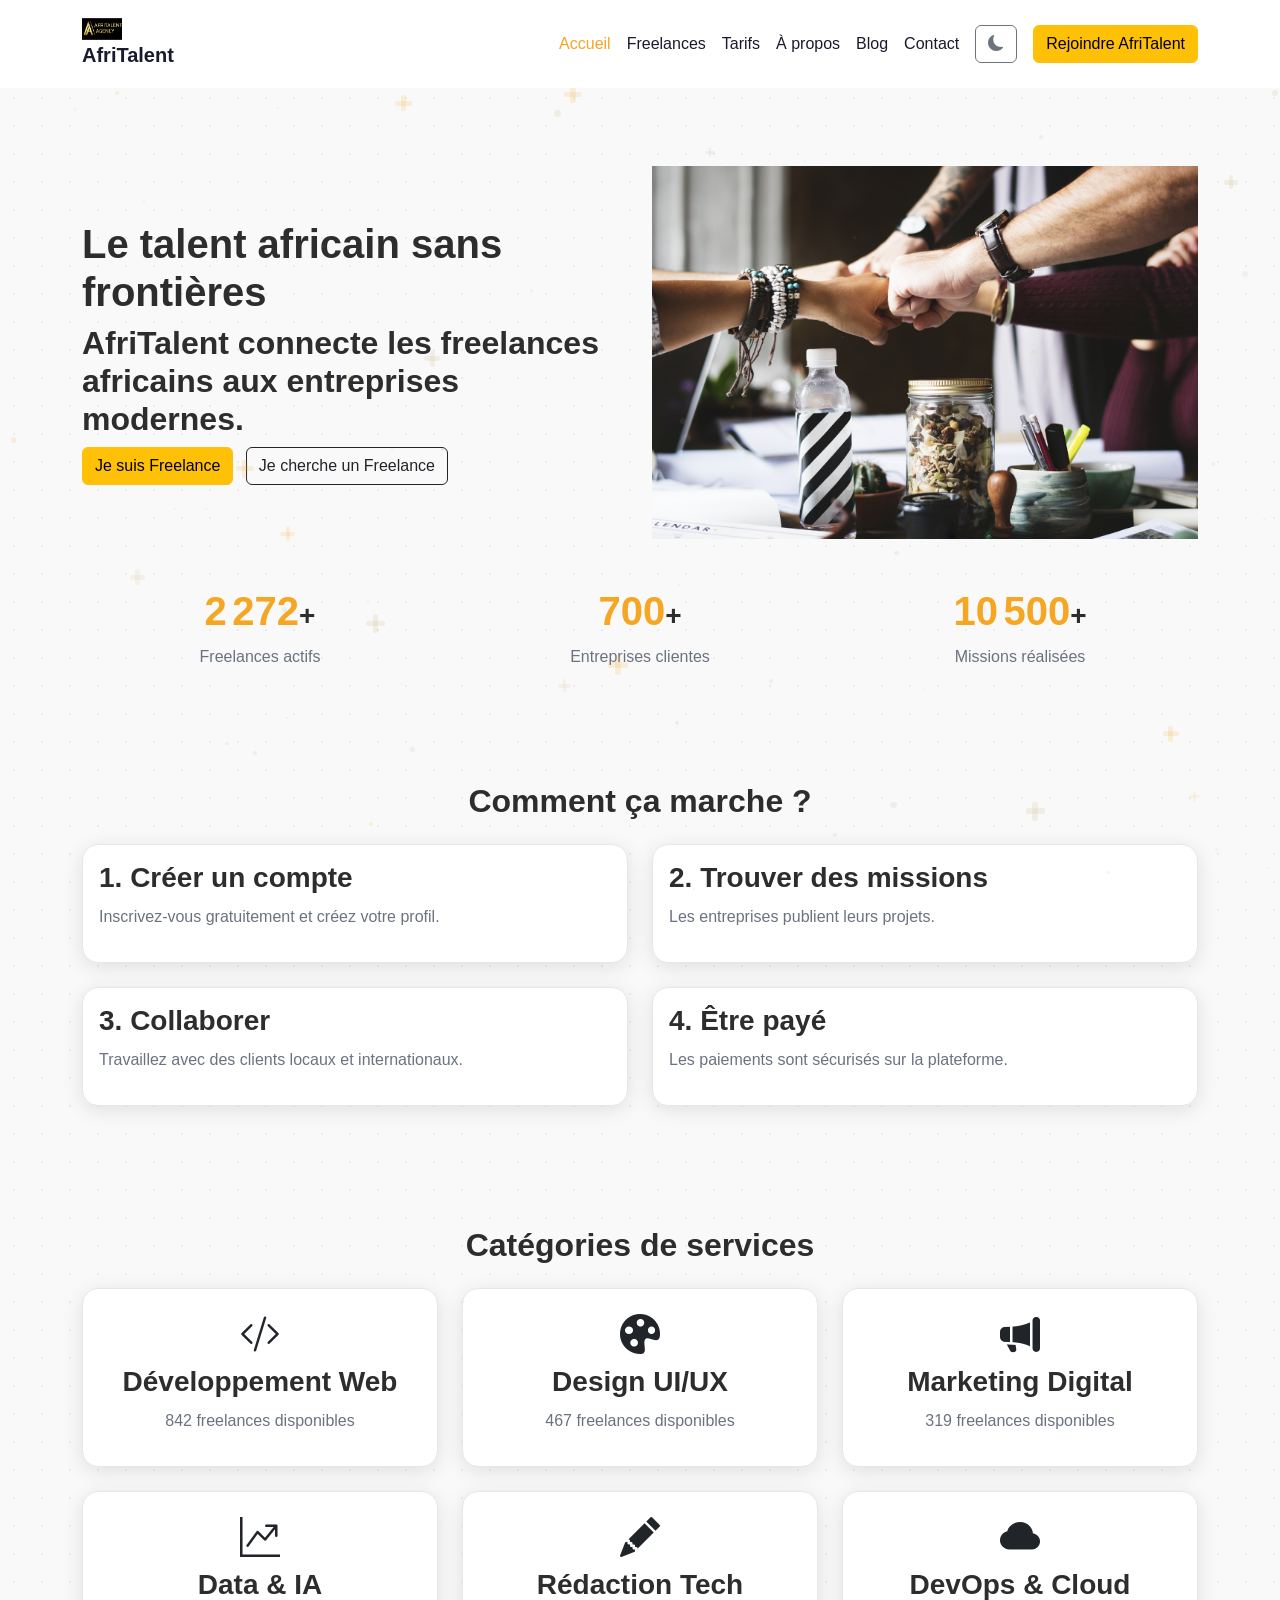
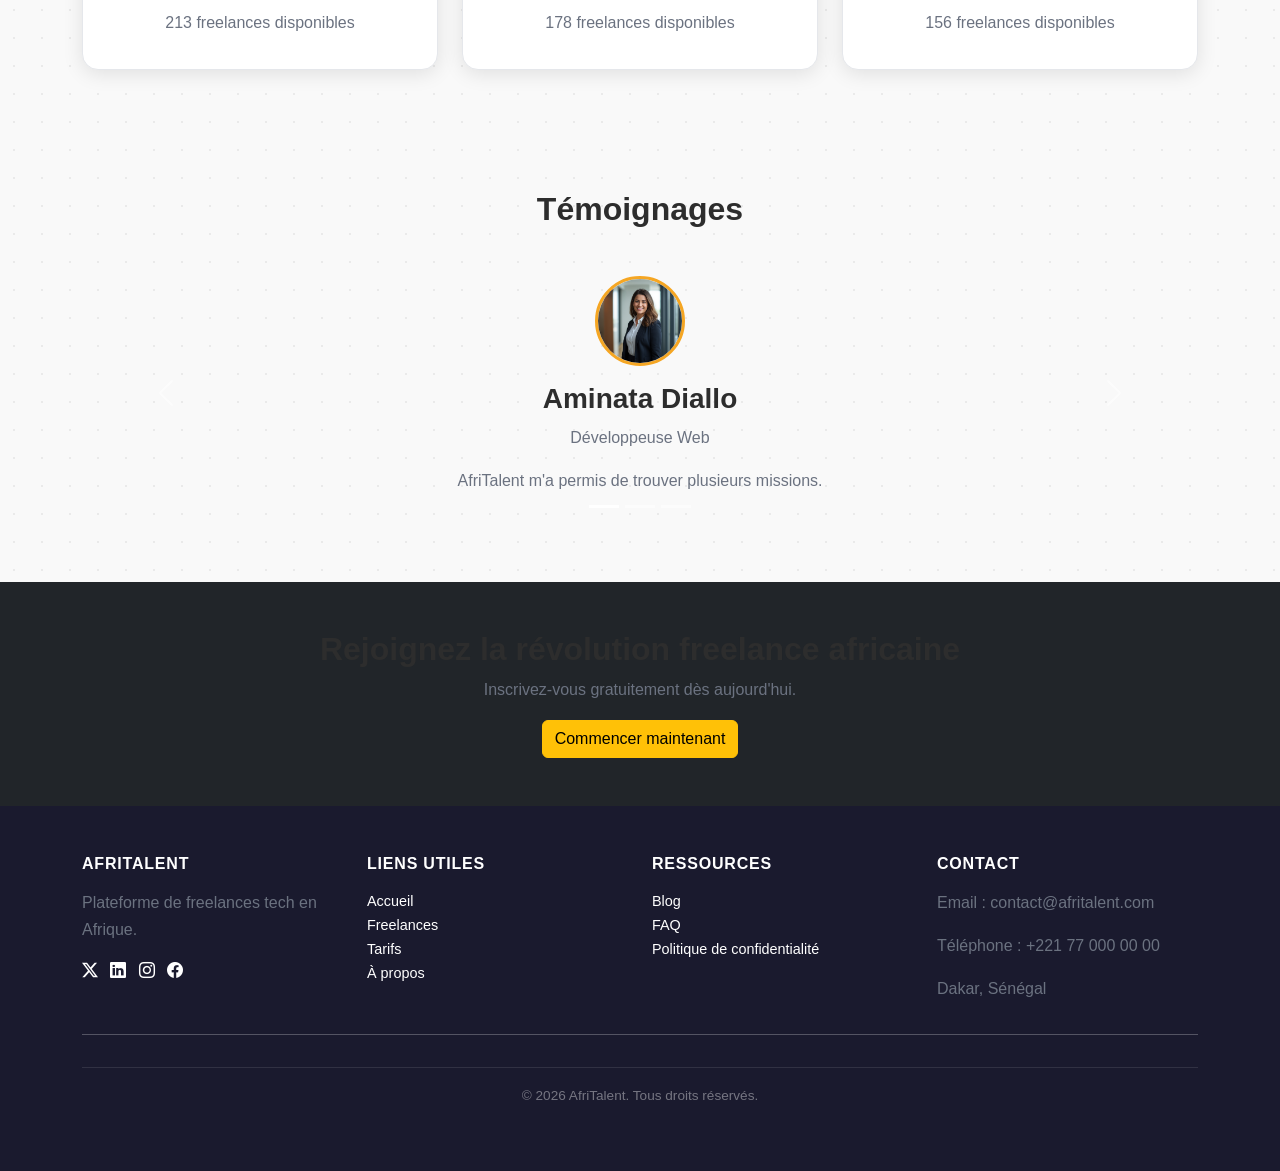
==== commit 4a5df582: "derniere en registrement" ====
--- a/index.html
+++ b/index.html
@@ -32,7 +32,7 @@
         <div class="container">
           <a class="navbar-brand" href="index.html">
             <img
-              src="../téléchargement logo.png"
+              src="images/téléchargement logo.png"
               alt="Logo AfriTalent"
               width="40"
             />
@@ -117,7 +117,7 @@
             <!-- Image -->
             <div class="col-lg-6">
               <img
-                src="../rawpixel-action-2277292.jpg"
+                src="images/rawpixel-action-2277292.jpg"
                 alt="Freelances africains"
                 class="img-fluid"
               />
@@ -263,7 +263,7 @@
             <div class="carousel-inner">
               <div class="carousel-item active text-center p-4">
                 <img
-                  src="../fatou.jpg"
+                  src="images/fatou.jpg"
                   alt="Photo d'Aminata Diallo"
                   width="120"
                   class="rounded-circle mb-3"
@@ -274,7 +274,7 @@
               </div>
               <div class="carousel-item text-center p-4">
                 <img
-                  src="../moussa.jpg"
+                  src="images/moussa.jpg"
                   alt="Photo de Kwame Asante"
                   width="120"
                   class="rounded-circle mb-3"
@@ -285,7 +285,7 @@
               </div>
               <div class="carousel-item text-center p-4">
                 <img
-                  src="../may.jpg"
+                  src="images/may.jpg"
                   alt="Photo de Fatou Koné"
                   width="120"
                   class="rounded-circle mb-3"
